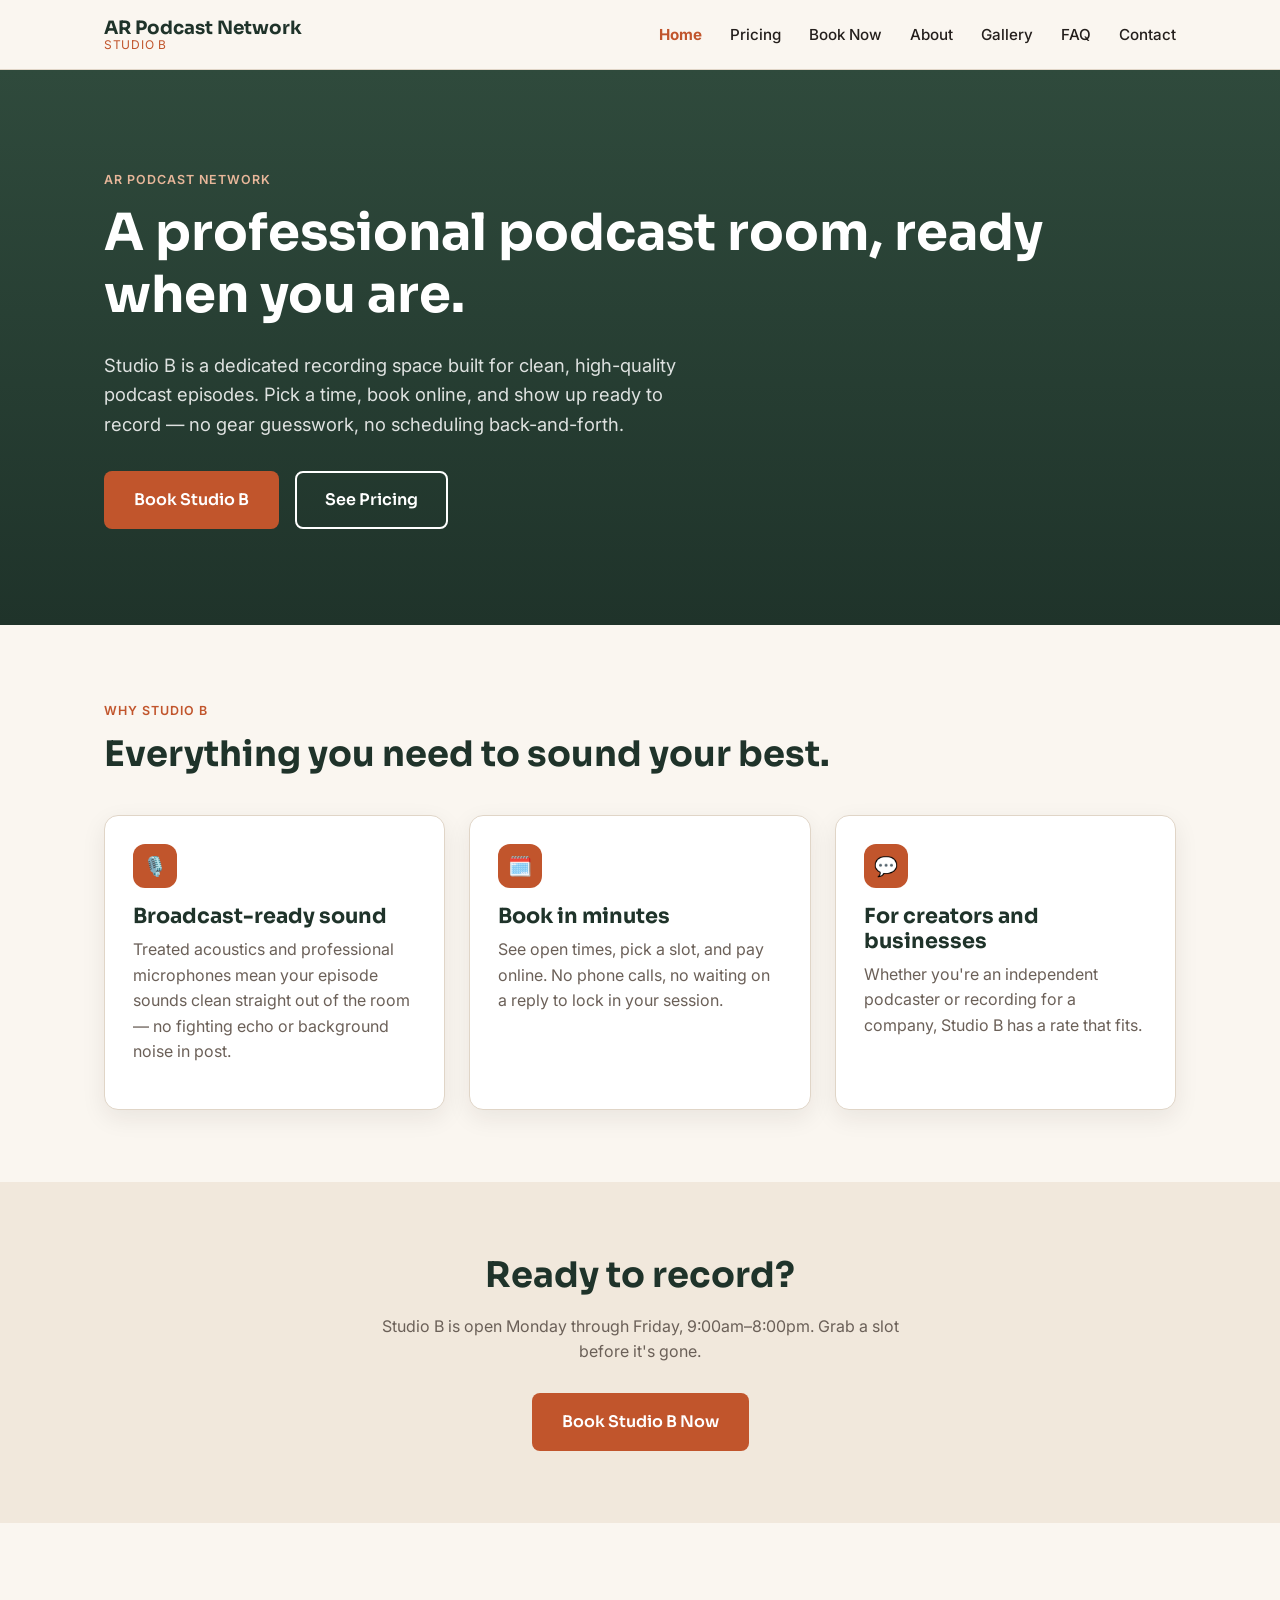
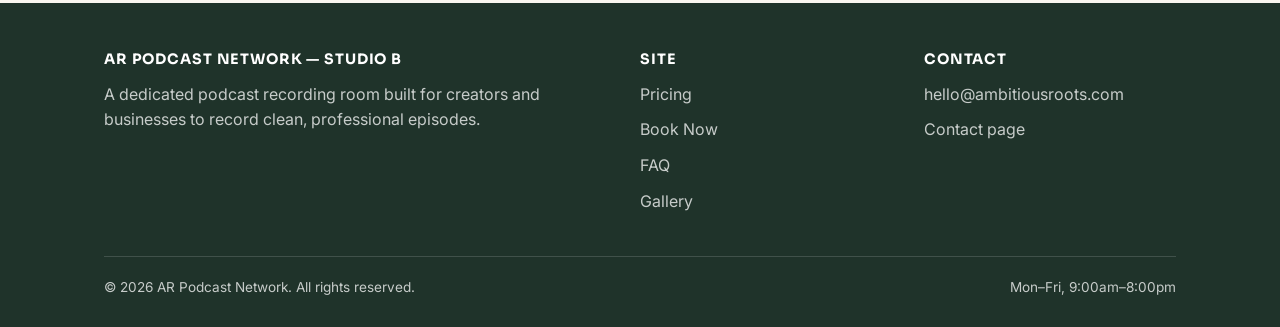
==== index.html @ 8d5fe4ac "Initial build of Studio B booking site Static HTML/CSS/JS marketing + booking site for AR Podcast Ne" ====
<!DOCTYPE html>
<html lang="en">
<head>
  <meta charset="UTF-8">
  <meta name="viewport" content="width=device-width, initial-scale=1.0">
  <title>Studio B — AR Podcast Network</title>
  <meta name="description" content="Book Studio B, a professional podcast recording room from AR Podcast Network. Simple hourly rates, easy online booking, secure payment.">
  <link rel="icon" href="data:image/svg+xml,%3Csvg xmlns='http://www.w3.org/2000/svg' viewBox='0 0 100 100'%3E%3Ctext y='.9em' font-size='90'%3E%F0%9F%8E%99%EF%B8%8F%3C/text%3E%3C/svg%3E">
  <link rel="preconnect" href="https://fonts.googleapis.com">
  <link rel="preconnect" href="https://fonts.gstatic.com" crossorigin>
  <link href="https://fonts.googleapis.com/css2?family=Sora:wght@600;700;800&family=Inter:wght@400;500;600;700&display=swap" rel="stylesheet">
  <link rel="stylesheet" href="css/styles.css">
</head>
<body data-page="home">

  <header class="site-header">
    <nav class="nav">
      <a href="index.html" class="brand">
        <span class="brand-name">AR Podcast Network</span>
        <span class="brand-room">Studio B</span>
      </a>
      <button class="nav-toggle" aria-label="Toggle navigation">
        <span></span><span></span><span></span>
      </button>
      <ul class="nav-links">
        <li><a href="index.html" data-page="home">Home</a></li>
        <li><a href="pricing.html" data-page="pricing">Pricing</a></li>
        <li><a href="book.html" data-page="book">Book Now</a></li>
        <li><a href="about.html" data-page="about">About</a></li>
        <li><a href="gallery.html" data-page="gallery">Gallery</a></li>
        <li><a href="faq.html" data-page="faq">FAQ</a></li>
        <li><a href="contact.html" data-page="contact">Contact</a></li>
      </ul>
    </nav>
  </header>

  <section class="hero">
    <div class="container">
      <span class="eyebrow" style="color:#E8B79A;">AR Podcast Network</span>
      <h1>A professional podcast room, ready when you are.</h1>
      <p class="hero-subtext">Studio B is a dedicated recording space built for clean, high-quality podcast episodes. Pick a time, book online, and show up ready to record — no gear guesswork, no scheduling back-and-forth.</p>
      <div class="hero-actions">
        <a href="book.html" class="btn btn-primary">Book Studio B</a>
        <a href="pricing.html" class="btn btn-outline on-dark">See Pricing</a>
      </div>
    </div>
  </section>

  <section class="section">
    <div class="container">
      <span class="eyebrow">Why Studio B</span>
      <h2>Everything you need to sound your best.</h2>
      <div class="card-grid">
        <div class="card">
          <div class="icon-badge">🎙️</div>
          <h3>Broadcast-ready sound</h3>
          <p class="text-muted">Treated acoustics and professional microphones mean your episode sounds clean straight out of the room — no fighting echo or background noise in post.</p>
        </div>
        <div class="card">
          <div class="icon-badge">🗓️</div>
          <h3>Book in minutes</h3>
          <p class="text-muted">See open times, pick a slot, and pay online. No phone calls, no waiting on a reply to lock in your session.</p>
        </div>
        <div class="card">
          <div class="icon-badge">💬</div>
          <h3>For creators and businesses</h3>
          <p class="text-muted">Whether you're an independent podcaster or recording for a company, Studio B has a rate that fits.</p>
        </div>
      </div>
    </div>
  </section>

  <section class="section section-alt">
    <div class="container text-center">
      <h2>Ready to record?</h2>
      <p class="text-muted" style="max-width:520px;margin:0 auto 28px;">Studio B is open Monday through Friday, 9:00am–8:00pm. Grab a slot before it's gone.</p>
      <a href="book.html" class="btn btn-primary">Book Studio B Now</a>
    </div>
  </section>

  <footer class="site-footer">
    <div class="container">
      <div class="footer-grid">
        <div>
          <h4>AR Podcast Network — Studio B</h4>
          <p style="color: rgba(255,255,255,0.75);">A dedicated podcast recording room built for creators and businesses to record clean, professional episodes.</p>
        </div>
        <div>
          <h4>Site</h4>
          <ul>
            <li><a href="pricing.html">Pricing</a></li>
            <li><a href="book.html">Book Now</a></li>
            <li><a href="faq.html">FAQ</a></li>
            <li><a href="gallery.html">Gallery</a></li>
          </ul>
        </div>
        <div>
          <h4>Contact</h4>
          <ul>
            <li><a href="mailto:hello@ambitiousroots.com">hello@ambitiousroots.com</a></li>
            <li><a href="contact.html">Contact page</a></li>
          </ul>
        </div>
      </div>
      <div class="footer-bottom">
        <span>&copy; <span id="year"></span> AR Podcast Network. All rights reserved.</span>
        <span>Mon–Fri, 9:00am–8:00pm</span>
      </div>
    </div>
  </footer>

  <script src="js/config.js"></script>
  <script src="js/main.js"></script>
</body>
</html>
---- css/styles.css ----
/* ==========================================================================
   AR Podcast Network — shared stylesheet
   Every page on the site links to this one file, so edits here (colors,
   fonts, spacing) update the whole site at once.
   ========================================================================== */

:root {
  /* Brand colors — change these to re-theme the entire site */
  --color-bg: #FAF6F0;
  --color-bg-alt: #F1E8DC;
  --color-surface: #FFFFFF;
  --color-text: #241F1C;
  --color-text-muted: #6B6058;
  --color-primary: #2F4A3C;
  --color-primary-dark: #1F332A;
  --color-accent: #C1552C;
  --color-accent-dark: #A5451F;
  --color-border: #E0D5C7;
  --color-success-bg: #E9F1EA;
  --color-success-text: #2F4A3C;

  --font-heading: 'Sora', 'Segoe UI', sans-serif;
  --font-body: 'Inter', 'Segoe UI', sans-serif;

  --radius-sm: 8px;
  --radius-md: 14px;
  --radius-lg: 22px;

  --max-width: 1120px;
  --shadow-card: 0 8px 24px rgba(36, 31, 28, 0.08);
}

* {
  box-sizing: border-box;
}

html {
  scroll-behavior: smooth;
}

body {
  margin: 0;
  background: var(--color-bg);
  color: var(--color-text);
  font-family: var(--font-body);
  font-size: 16px;
  line-height: 1.6;
  -webkit-font-smoothing: antialiased;
}

img {
  max-width: 100%;
  display: block;
}

a {
  color: var(--color-accent);
  text-decoration: none;
}

a:hover {
  text-decoration: underline;
}

h1, h2, h3, h4 {
  font-family: var(--font-heading);
  color: var(--color-primary-dark);
  line-height: 1.2;
  margin: 0 0 0.5em;
}

h1 { font-size: clamp(2rem, 4vw, 3.2rem); }
h2 { font-size: clamp(1.6rem, 3vw, 2.2rem); }
h3 { font-size: 1.3rem; }

p {
  margin: 0 0 1em;
}

.container {
  max-width: var(--max-width);
  margin: 0 auto;
  padding: 0 24px;
}

.section {
  padding: 72px 0;
}

.section-alt {
  background: var(--color-bg-alt);
}

.section-tight {
  padding: 40px 0;
}

.text-center { text-align: center; }
.text-muted { color: var(--color-text-muted); }

.eyebrow {
  display: inline-block;
  text-transform: uppercase;
  letter-spacing: 0.08em;
  font-size: 0.78rem;
  font-weight: 600;
  color: var(--color-accent);
  margin-bottom: 12px;
}

/* ---------- Buttons ---------- */

.btn {
  display: inline-block;
  font-family: var(--font-heading);
  font-weight: 600;
  font-size: 1rem;
  padding: 14px 28px;
  border-radius: var(--radius-sm);
  border: 2px solid transparent;
  cursor: pointer;
  transition: transform 0.15s ease, box-shadow 0.15s ease, background 0.15s ease;
  text-decoration: none;
}

.btn:hover {
  text-decoration: none;
  transform: translateY(-1px);
}

.btn-primary {
  background: var(--color-accent);
  color: #fff;
}

.btn-primary:hover {
  background: var(--color-accent-dark);
}

.btn-outline {
  background: transparent;
  border-color: var(--color-primary);
  color: var(--color-primary);
}

.btn-outline:hover {
  background: var(--color-primary);
  color: #fff;
}

.btn-outline.on-dark {
  border-color: #fff;
  color: #fff;
}

.btn-outline.on-dark:hover {
  background: #fff;
  color: var(--color-primary-dark);
}

.btn[disabled] {
  opacity: 0.5;
  cursor: not-allowed;
  transform: none !important;
}

.btn-block {
  display: block;
  width: 100%;
  text-align: center;
}

/* ---------- Header / Nav ---------- */

.site-header {
  position: sticky;
  top: 0;
  z-index: 50;
  background: rgba(250, 246, 240, 0.92);
  backdrop-filter: blur(8px);
  border-bottom: 1px solid var(--color-border);
}

.nav {
  display: flex;
  align-items: center;
  justify-content: space-between;
  padding: 18px 24px;
  max-width: var(--max-width);
  margin: 0 auto;
}

.brand {
  display: flex;
  flex-direction: column;
  line-height: 1.1;
  text-decoration: none;
}

.brand:hover { text-decoration: none; }

.brand-name {
  font-family: var(--font-heading);
  font-weight: 700;
  font-size: 1.15rem;
  color: var(--color-primary-dark);
}

.brand-room {
  font-size: 0.75rem;
  letter-spacing: 0.06em;
  text-transform: uppercase;
  color: var(--color-accent);
}

.nav-links {
  display: flex;
  align-items: center;
  gap: 28px;
  list-style: none;
  margin: 0;
  padding: 0;
}

.nav-links a {
  color: var(--color-text);
  font-weight: 500;
  font-size: 0.95rem;
}

.nav-links a:hover {
  color: var(--color-accent);
  text-decoration: none;
}

.nav-links a.active {
  color: var(--color-accent);
  font-weight: 700;
}

.nav-toggle {
  display: none;
  background: none;
  border: none;
  cursor: pointer;
  padding: 6px;
}

.nav-toggle span {
  display: block;
  width: 24px;
  height: 2px;
  background: var(--color-primary-dark);
  margin: 5px 0;
}

@media (max-width: 820px) {
  .nav-toggle { display: block; }

  .nav-links {
    position: absolute;
    top: 100%;
    left: 0;
    right: 0;
    background: var(--color-surface);
    flex-direction: column;
    align-items: flex-start;
    gap: 0;
    border-bottom: 1px solid var(--color-border);
    display: none;
  }

  .nav-links.open {
    display: flex;
  }

  .nav-links li {
    width: 100%;
  }

  .nav-links a {
    display: block;
    padding: 14px 24px;
    width: 100%;
    border-top: 1px solid var(--color-border);
  }
}

/* ---------- Hero ---------- */

.hero {
  background: linear-gradient(180deg, var(--color-primary) 0%, var(--color-primary-dark) 100%);
  color: #fff;
  padding: 96px 0;
}

.hero h1 {
  color: #fff;
}

.hero-subtext {
  font-size: 1.15rem;
  color: rgba(255,255,255,0.85);
  max-width: 620px;
  margin-bottom: 32px;
}

.hero-actions {
  display: flex;
  gap: 16px;
  flex-wrap: wrap;
}

.page-hero {
  background: var(--color-primary-dark);
  color: #fff;
  padding: 64px 0;
}

.page-hero h1 { color: #fff; }
.page-hero p { color: rgba(255,255,255,0.8); }

/* ---------- Cards / grids ---------- */

.card-grid {
  display: grid;
  grid-template-columns: repeat(auto-fit, minmax(260px, 1fr));
  gap: 24px;
  margin-top: 40px;
}

.card {
  background: var(--color-surface);
  border: 1px solid var(--color-border);
  border-radius: var(--radius-md);
  padding: 28px;
  box-shadow: var(--shadow-card);
}

.card h3 {
  margin-bottom: 8px;
}

.icon-badge {
  width: 44px;
  height: 44px;
  border-radius: 12px;
  background: var(--color-accent);
  color: #fff;
  display: flex;
  align-items: center;
  justify-content: center;
  font-size: 1.2rem;
  margin-bottom: 16px;
}

/* ---------- Pricing ---------- */

.price-grid {
  display: grid;
  grid-template-columns: repeat(auto-fit, minmax(280px, 1fr));
  gap: 24px;
  margin-top: 40px;
}

.price-card {
  background: var(--color-surface);
  border: 1px solid var(--color-border);
  border-radius: var(--radius-lg);
  padding: 36px 32px;
  box-shadow: var(--shadow-card);
}

.price-card.featured {
  border: 2px solid var(--color-accent);
  position: relative;
}

.price-tag {
  font-family: var(--font-heading);
  font-size: 2.6rem;
  font-weight: 700;
  color: var(--color-primary-dark);
  margin: 12px 0 4px;
}

.price-tag span {
  font-size: 1rem;
  font-weight: 500;
  color: var(--color-text-muted);
}

.price-card ul {
  padding-left: 20px;
  color: var(--color-text-muted);
}

.price-card li {
  margin-bottom: 8px;
}

/* ---------- Booking steps ---------- */

.steps {
  display: grid;
  gap: 28px;
  margin-top: 32px;
}

.step {
  background: var(--color-surface);
  border: 1px solid var(--color-border);
  border-radius: var(--radius-lg);
  padding: 32px;
  box-shadow: var(--shadow-card);
}

.step-number {
  display: inline-flex;
  align-items: center;
  justify-content: center;
  width: 32px;
  height: 32px;
  border-radius: 50%;
  background: var(--color-primary);
  color: #fff;
  font-family: var(--font-heading);
  font-weight: 700;
  font-size: 0.95rem;
  margin-right: 12px;
}

.step-title {
  display: flex;
  align-items: center;
  margin-bottom: 8px;
}

.step-title h3 {
  margin: 0;
}

.calendar-embed {
  width: 100%;
  min-height: 640px;
  border: 1px solid var(--color-border);
  border-radius: var(--radius-sm);
  margin-top: 20px;
}

.form-field {
  margin-bottom: 20px;
}

.form-field label {
  display: block;
  font-weight: 600;
  margin-bottom: 8px;
  font-size: 0.95rem;
}

.select {
  width: 100%;
  max-width: 420px;
  padding: 12px 14px;
  border-radius: var(--radius-sm);
  border: 1px solid var(--color-border);
  background: var(--color-surface);
  font-family: var(--font-body);
  font-size: 1rem;
  color: var(--color-text);
}

.rate-display {
  background: var(--color-bg-alt);
  border-radius: var(--radius-sm);
  padding: 16px 20px;
  margin-top: 16px;
  font-weight: 600;
}

.rate-display .rate-amount {
  color: var(--color-accent);
  font-family: var(--font-heading);
  font-size: 1.3rem;
}

.checkbox-field {
  display: flex;
  align-items: flex-start;
  gap: 10px;
  margin: 20px 0;
  font-size: 0.92rem;
  color: var(--color-text-muted);
}

.checkbox-field input {
  margin-top: 4px;
}

.pay-buttons {
  display: none;
  gap: 16px;
  flex-wrap: wrap;
  margin-top: 20px;
}

.pay-buttons.visible {
  display: flex;
}

.hint-box {
  background: var(--color-bg-alt);
  border-left: 4px solid var(--color-accent);
  border-radius: 0 var(--radius-sm) var(--radius-sm) 0;
  padding: 16px 20px;
  margin-top: 20px;
  font-size: 0.92rem;
  color: var(--color-text-muted);
}

.policy-box {
  background: var(--color-surface);
  border: 1px solid var(--color-border);
  border-radius: var(--radius-md);
  padding: 28px;
  margin-top: 24px;
}

/* ---------- FAQ ---------- */

.faq-item {
  background: var(--color-surface);
  border: 1px solid var(--color-border);
  border-radius: var(--radius-sm);
  padding: 4px 24px;
  margin-bottom: 14px;
}

.faq-item summary {
  cursor: pointer;
  font-weight: 600;
  font-family: var(--font-heading);
  padding: 18px 0;
  list-style: none;
  position: relative;
  padding-right: 30px;
}

.faq-item summary::-webkit-details-marker {
  display: none;
}

.faq-item summary::after {
  content: '+';
  position: absolute;
  right: 0;
  top: 16px;
  font-size: 1.4rem;
  color: var(--color-accent);
}

.faq-item[open] summary::after {
  content: '\2212';
}

.faq-item p {
  color: var(--color-text-muted);
  padding-bottom: 18px;
  margin: 0;
}

/* ---------- Gallery ---------- */

.gallery-placeholder {
  background: var(--color-bg-alt);
  border: 2px dashed var(--color-border);
  border-radius: var(--radius-lg);
  padding: 64px 32px;
  text-align: center;
  color: var(--color-text-muted);
}

/* ---------- Contact ---------- */

.contact-grid {
  display: grid;
  grid-template-columns: 1fr 1fr;
  gap: 40px;
}

@media (max-width: 760px) {
  .contact-grid { grid-template-columns: 1fr; }
  .contact-grid { grid-template-columns: 1fr; }
}

/* ---------- Footer ---------- */

.site-footer {
  background: var(--color-primary-dark);
  color: rgba(255,255,255,0.75);
  padding: 48px 0 28px;
  margin-top: 80px;
}

.footer-grid {
  display: grid;
  grid-template-columns: 2fr 1fr 1fr;
  gap: 32px;
  margin-bottom: 32px;
}

@media (max-width: 700px) {
  .footer-grid { grid-template-columns: 1fr; }
}

.footer-grid h4 {
  color: #fff;
  font-size: 0.9rem;
  text-transform: uppercase;
  letter-spacing: 0.06em;
  margin-bottom: 14px;
}

.footer-grid ul {
  list-style: none;
  padding: 0;
  margin: 0;
}

.footer-grid li {
  margin-bottom: 10px;
}

.footer-grid a {
  color: rgba(255,255,255,0.75);
}

.footer-bottom {
  border-top: 1px solid rgba(255,255,255,0.15);
  padding-top: 20px;
  font-size: 0.85rem;
  display: flex;
  justify-content: space-between;
  flex-wrap: wrap;
  gap: 8px;
}

/* ---------- Utility ---------- */

.badge {
  display: inline-block;
  background: var(--color-success-bg);
  color: var(--color-success-text);
  font-size: 0.8rem;
  font-weight: 600;
  padding: 4px 12px;
  border-radius: 20px;
}
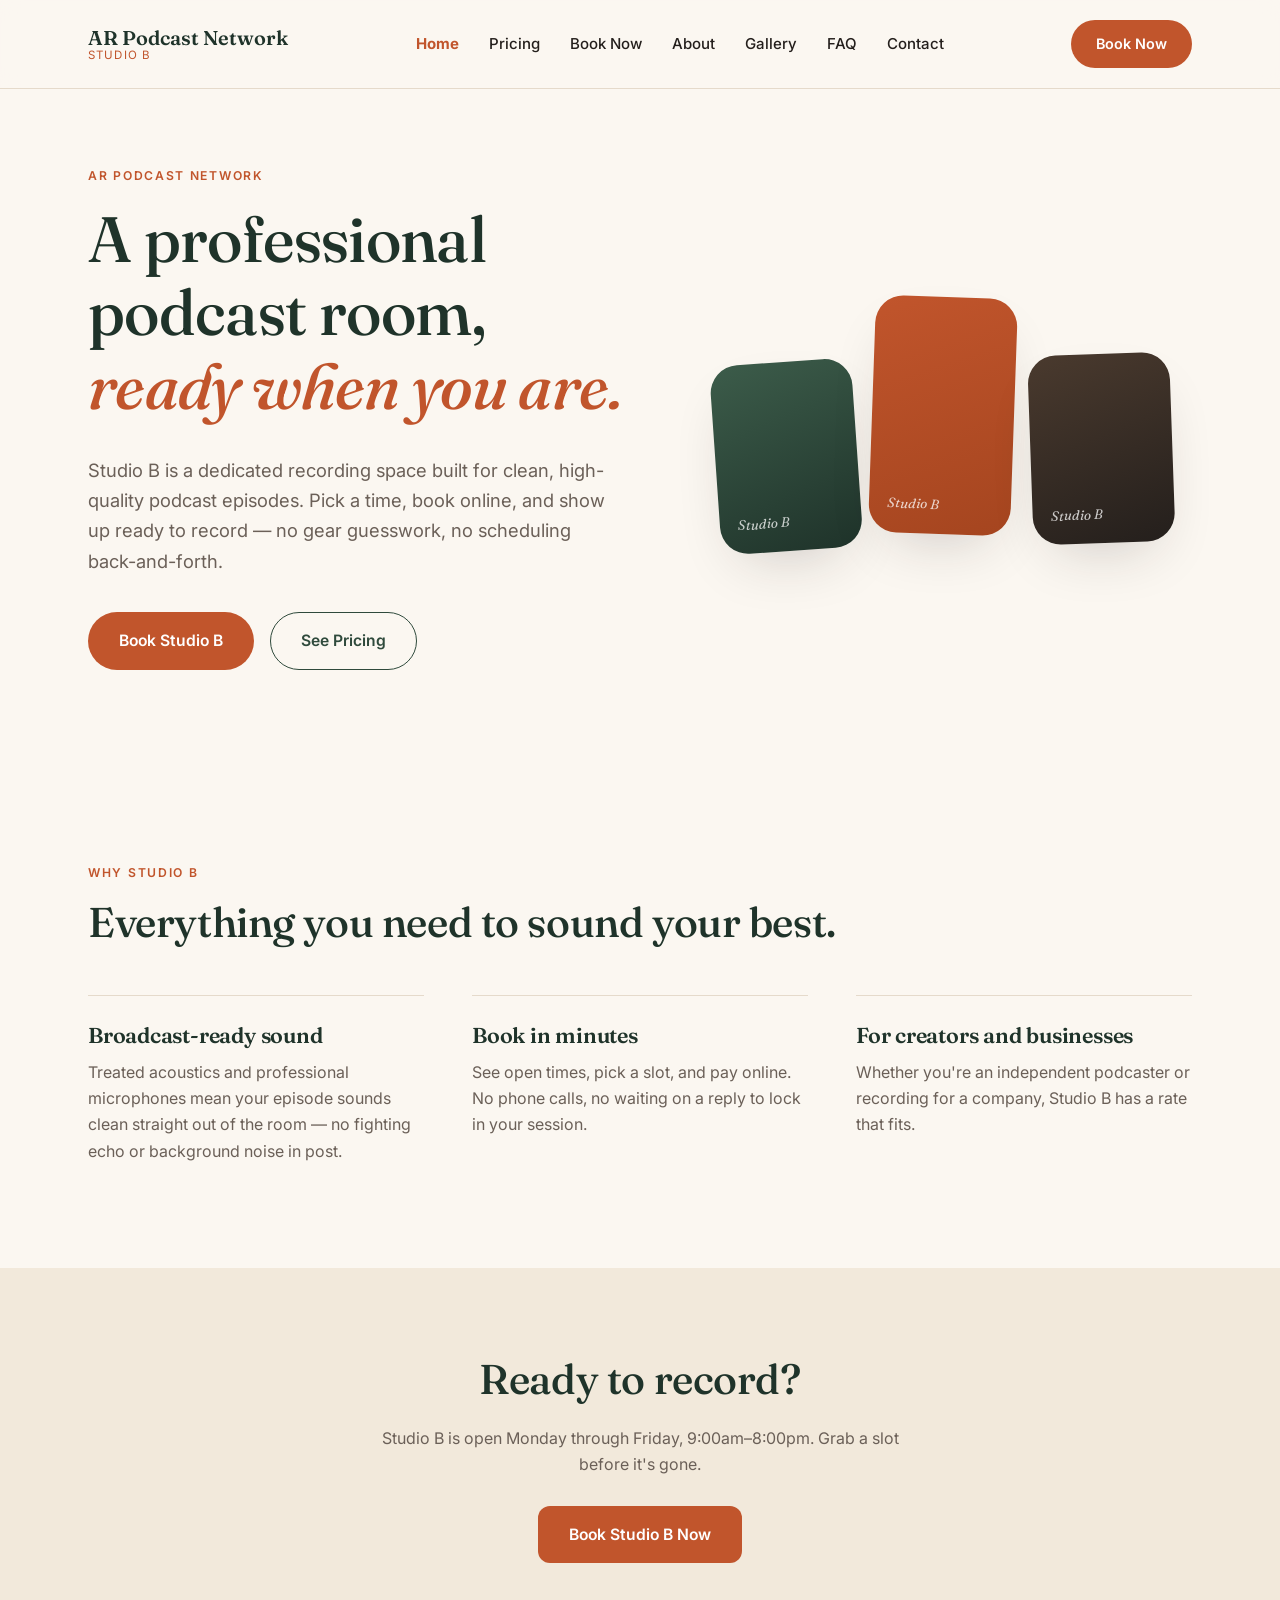
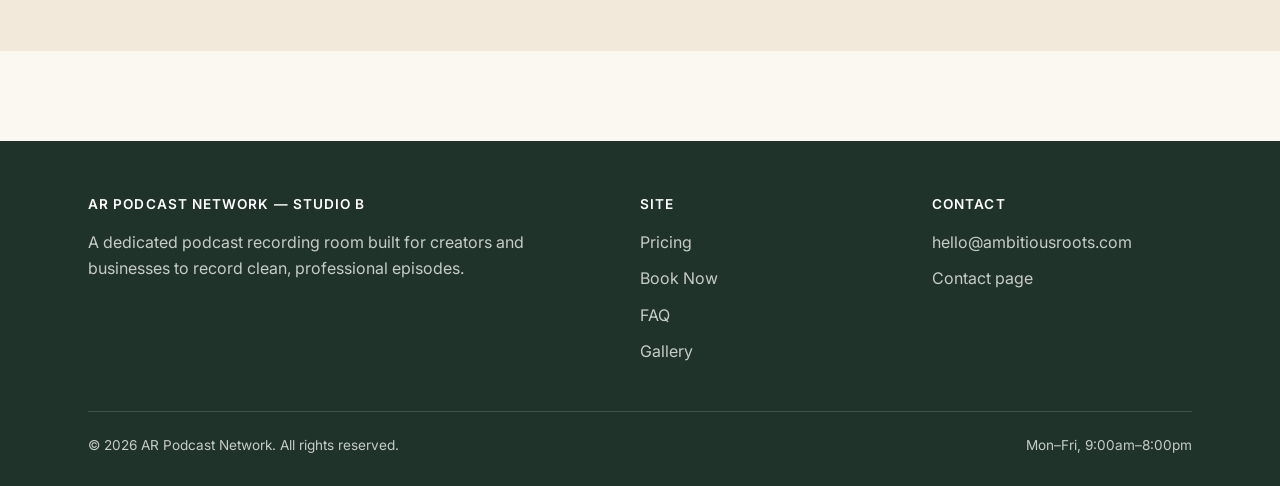
==== commit 7547e491: "Redesign site with a premium, editorial visual direction Swap in a serif/sans font pairing (Fraunces" ====
--- a/index.html
+++ b/index.html
@@ -8,7 +8,7 @@
   <link rel="icon" href="data:image/svg+xml,%3Csvg xmlns='http://www.w3.org/2000/svg' viewBox='0 0 100 100'%3E%3Ctext y='.9em' font-size='90'%3E%F0%9F%8E%99%EF%B8%8F%3C/text%3E%3C/svg%3E">
   <link rel="preconnect" href="https://fonts.googleapis.com">
   <link rel="preconnect" href="https://fonts.gstatic.com" crossorigin>
-  <link href="https://fonts.googleapis.com/css2?family=Sora:wght@600;700;800&family=Inter:wght@400;500;600;700&display=swap" rel="stylesheet">
+  <link href="https://fonts.googleapis.com/css2?family=Fraunces:ital,opsz,wght@0,9..144,300..700;1,9..144,300..700&family=Inter:wght@400;500;600;700&display=swap" rel="stylesheet">
   <link rel="stylesheet" href="css/styles.css">
 </head>
 <body data-page="home">
@@ -31,17 +31,35 @@
         <li><a href="faq.html" data-page="faq">FAQ</a></li>
         <li><a href="contact.html" data-page="contact">Contact</a></li>
       </ul>
+      <a href="book.html" class="btn btn-primary btn-pill nav-cta">Book Now</a>
     </nav>
   </header>
 
   <section class="hero">
     <div class="container">
-      <span class="eyebrow" style="color:#E8B79A;">AR Podcast Network</span>
-      <h1>A professional podcast room, ready when you are.</h1>
-      <p class="hero-subtext">Studio B is a dedicated recording space built for clean, high-quality podcast episodes. Pick a time, book online, and show up ready to record — no gear guesswork, no scheduling back-and-forth.</p>
-      <div class="hero-actions">
-        <a href="book.html" class="btn btn-primary">Book Studio B</a>
-        <a href="pricing.html" class="btn btn-outline on-dark">See Pricing</a>
+      <div class="hero-grid">
+        <div class="hero-copy reveal">
+          <span class="eyebrow">AR Podcast Network</span>
+          <h1>A professional podcast room, <em>ready when you are.</em></h1>
+          <p class="hero-subtext">Studio B is a dedicated recording space built for clean, high-quality podcast episodes. Pick a time, book online, and show up ready to record — no gear guesswork, no scheduling back-and-forth.</p>
+          <div class="hero-actions">
+            <a href="book.html" class="btn btn-primary btn-pill">Book Studio B</a>
+            <a href="pricing.html" class="btn btn-outline btn-pill">See Pricing</a>
+          </div>
+        </div>
+
+        <!--
+          HERO PHOTO COLLAGE — three placeholder color blocks standing in for
+          real Studio B photography. Once you have photos, replace each
+          .collage-item div's content with an <img src="assets/..." alt="...">
+          (keep the "collage-item" class so the rounded corners, shadow, and
+          tilt effect stay applied), and delete the .collage-label span.
+        -->
+        <div class="hero-collage reveal">
+          <div class="collage-item"><span class="collage-label">Studio B</span></div>
+          <div class="collage-item"><span class="collage-label">Studio B</span></div>
+          <div class="collage-item"><span class="collage-label">Studio B</span></div>
+        </div>
       </div>
     </div>
   </section>
@@ -49,20 +67,17 @@
   <section class="section">
     <div class="container">
       <span class="eyebrow">Why Studio B</span>
-      <h2>Everything you need to sound your best.</h2>
-      <div class="card-grid">
-        <div class="card">
-          <div class="icon-badge">🎙️</div>
+      <h2 class="reveal">Everything you need to sound your best.</h2>
+      <div class="feature-row">
+        <div class="feature-item reveal">
           <h3>Broadcast-ready sound</h3>
           <p class="text-muted">Treated acoustics and professional microphones mean your episode sounds clean straight out of the room — no fighting echo or background noise in post.</p>
         </div>
-        <div class="card">
-          <div class="icon-badge">🗓️</div>
+        <div class="feature-item reveal">
           <h3>Book in minutes</h3>
           <p class="text-muted">See open times, pick a slot, and pay online. No phone calls, no waiting on a reply to lock in your session.</p>
         </div>
-        <div class="card">
-          <div class="icon-badge">💬</div>
+        <div class="feature-item reveal">
           <h3>For creators and businesses</h3>
           <p class="text-muted">Whether you're an independent podcaster or recording for a company, Studio B has a rate that fits.</p>
         </div>
@@ -71,7 +86,7 @@
   </section>
 
   <section class="section section-alt">
-    <div class="container text-center">
+    <div class="container text-center reveal">
       <h2>Ready to record?</h2>
       <p class="text-muted" style="max-width:520px;margin:0 auto 28px;">Studio B is open Monday through Friday, 9:00am–8:00pm. Grab a slot before it's gone.</p>
       <a href="book.html" class="btn btn-primary">Book Studio B Now</a>
--- a/css/styles.css
+++ b/css/styles.css
@@ -6,8 +6,8 @@
 
 :root {
   /* Brand colors — change these to re-theme the entire site */
-  --color-bg: #FAF6F0;
-  --color-bg-alt: #F1E8DC;
+  --color-bg: #FBF7F1;
+  --color-bg-alt: #F2E9DB;
   --color-surface: #FFFFFF;
   --color-text: #241F1C;
   --color-text-muted: #6B6058;
@@ -15,19 +15,22 @@
   --color-primary-dark: #1F332A;
   --color-accent: #C1552C;
   --color-accent-dark: #A5451F;
-  --color-border: #E0D5C7;
+  --color-accent-soft: #F3DFCB;
+  --color-border: #E5DACB;
   --color-success-bg: #E9F1EA;
   --color-success-text: #2F4A3C;
 
-  --font-heading: 'Sora', 'Segoe UI', sans-serif;
+  --font-heading: 'Fraunces', 'Georgia', serif;
   --font-body: 'Inter', 'Segoe UI', sans-serif;
 
-  --radius-sm: 8px;
-  --radius-md: 14px;
-  --radius-lg: 22px;
-
-  --max-width: 1120px;
-  --shadow-card: 0 8px 24px rgba(36, 31, 28, 0.08);
+  --radius-sm: 12px;
+  --radius-md: 20px;
+  --radius-lg: 28px;
+  --radius-xl: 36px;
+
+  --max-width: 1160px;
+  --shadow-soft: 0 12px 30px -14px rgba(36, 31, 28, 0.18);
+  --shadow-card: 0 24px 60px -24px rgba(36, 31, 28, 0.24);
 }
 
 * {
@@ -36,6 +39,10 @@
 
 html {
   scroll-behavior: smooth;
+}
+
+@media (prefers-reduced-motion: reduce) {
+  html { scroll-behavior: auto; }
 }
 
 body {
@@ -44,7 +51,7 @@
   color: var(--color-text);
   font-family: var(--font-body);
   font-size: 16px;
-  line-height: 1.6;
+  line-height: 1.65;
   -webkit-font-smoothing: antialiased;
 }
 
@@ -64,14 +71,16 @@
 
 h1, h2, h3, h4 {
   font-family: var(--font-heading);
+  font-weight: 600;
   color: var(--color-primary-dark);
-  line-height: 1.2;
+  line-height: 1.15;
+  letter-spacing: -0.01em;
   margin: 0 0 0.5em;
 }
 
-h1 { font-size: clamp(2rem, 4vw, 3.2rem); }
-h2 { font-size: clamp(1.6rem, 3vw, 2.2rem); }
-h3 { font-size: 1.3rem; }
+h1 { font-size: clamp(2.4rem, 5vw, 4rem); font-weight: 500; }
+h2 { font-size: clamp(1.8rem, 3.4vw, 2.6rem); font-weight: 500; }
+h3 { font-size: 1.35rem; font-weight: 600; }
 
 p {
   margin: 0 0 1em;
@@ -80,11 +89,11 @@
 .container {
   max-width: var(--max-width);
   margin: 0 auto;
-  padding: 0 24px;
+  padding: 0 28px;
 }
 
 .section {
-  padding: 72px 0;
+  padding: 88px 0;
 }
 
 .section-alt {
@@ -92,7 +101,7 @@
 }
 
 .section-tight {
-  padding: 40px 0;
+  padding: 48px 0;
 }
 
 .text-center { text-align: center; }
@@ -101,31 +110,49 @@
 .eyebrow {
   display: inline-block;
   text-transform: uppercase;
-  letter-spacing: 0.08em;
-  font-size: 0.78rem;
+  letter-spacing: 0.14em;
+  font-size: 0.76rem;
   font-weight: 600;
   color: var(--color-accent);
-  margin-bottom: 12px;
+  margin-bottom: 16px;
+}
+
+/* Scroll-reveal — elements fade/lift in as they enter the viewport.
+   Falls back to fully visible if JS doesn't run or motion is reduced. */
+.reveal {
+  opacity: 0;
+  transform: translateY(18px);
+  transition: opacity 0.7s ease, transform 0.7s ease;
+}
+
+.reveal.is-visible {
+  opacity: 1;
+  transform: none;
+}
+
+@media (prefers-reduced-motion: reduce) {
+  .reveal { opacity: 1; transform: none; transition: none; }
 }
 
 /* ---------- Buttons ---------- */
 
 .btn {
   display: inline-block;
-  font-family: var(--font-heading);
-  font-weight: 600;
-  font-size: 1rem;
-  padding: 14px 28px;
+  font-family: var(--font-body);
+  font-weight: 600;
+  font-size: 0.98rem;
+  padding: 15px 30px;
   border-radius: var(--radius-sm);
-  border: 2px solid transparent;
+  border: 1.5px solid transparent;
   cursor: pointer;
-  transition: transform 0.15s ease, box-shadow 0.15s ease, background 0.15s ease;
+  transition: transform 0.18s ease, box-shadow 0.18s ease, background 0.18s ease, color 0.18s ease;
   text-decoration: none;
 }
 
 .btn:hover {
   text-decoration: none;
-  transform: translateY(-1px);
+  transform: translateY(-2px);
+  box-shadow: var(--shadow-soft);
 }
 
 .btn-primary {
@@ -149,19 +176,24 @@
 }
 
 .btn-outline.on-dark {
-  border-color: #fff;
-  color: #fff;
+  border-color: rgba(255,255,255,0.6);
+  color: var(--color-primary-dark);
+  background: #fff;
 }
 
 .btn-outline.on-dark:hover {
-  background: #fff;
-  color: var(--color-primary-dark);
+  background: var(--color-bg-alt);
+}
+
+.btn-pill {
+  border-radius: 999px;
 }
 
 .btn[disabled] {
   opacity: 0.5;
   cursor: not-allowed;
   transform: none !important;
+  box-shadow: none !important;
 }
 
 .btn-block {
@@ -176,8 +208,8 @@
   position: sticky;
   top: 0;
   z-index: 50;
-  background: rgba(250, 246, 240, 0.92);
-  backdrop-filter: blur(8px);
+  background: rgba(251, 247, 241, 0.9);
+  backdrop-filter: blur(10px);
   border-bottom: 1px solid var(--color-border);
 }
 
@@ -185,9 +217,10 @@
   display: flex;
   align-items: center;
   justify-content: space-between;
-  padding: 18px 24px;
+  padding: 20px 28px;
   max-width: var(--max-width);
   margin: 0 auto;
+  gap: 20px;
 }
 
 .brand {
@@ -201,14 +234,14 @@
 
 .brand-name {
   font-family: var(--font-heading);
-  font-weight: 700;
-  font-size: 1.15rem;
+  font-weight: 600;
+  font-size: 1.25rem;
   color: var(--color-primary-dark);
 }
 
 .brand-room {
-  font-size: 0.75rem;
-  letter-spacing: 0.06em;
+  font-size: 0.72rem;
+  letter-spacing: 0.1em;
   text-transform: uppercase;
   color: var(--color-accent);
 }
@@ -216,16 +249,16 @@
 .nav-links {
   display: flex;
   align-items: center;
-  gap: 28px;
+  gap: 30px;
   list-style: none;
-  margin: 0;
+  margin: 0 auto 0 auto;
   padding: 0;
 }
 
 .nav-links a {
   color: var(--color-text);
   font-weight: 500;
-  font-size: 0.95rem;
+  font-size: 0.94rem;
 }
 
 .nav-links a:hover {
@@ -236,6 +269,12 @@
 .nav-links a.active {
   color: var(--color-accent);
   font-weight: 700;
+}
+
+.nav-cta {
+  flex-shrink: 0;
+  padding: 11px 24px;
+  font-size: 0.9rem;
 }
 
 .nav-toggle {
@@ -254,8 +293,9 @@
   margin: 5px 0;
 }
 
-@media (max-width: 820px) {
+@media (max-width: 860px) {
   .nav-toggle { display: block; }
+  .nav-cta { display: none; }
 
   .nav-links {
     position: absolute;
@@ -289,20 +329,36 @@
 /* ---------- Hero ---------- */
 
 .hero {
-  background: linear-gradient(180deg, var(--color-primary) 0%, var(--color-primary-dark) 100%);
-  color: #fff;
-  padding: 96px 0;
+  background: var(--color-bg);
+  padding: 72px 0 100px;
+  overflow: hidden;
+}
+
+.hero-grid {
+  display: grid;
+  grid-template-columns: 1.05fr 0.95fr;
+  gap: 56px;
+  align-items: center;
+}
+
+@media (max-width: 900px) {
+  .hero-grid { grid-template-columns: 1fr; }
 }
 
 .hero h1 {
-  color: #fff;
+  color: var(--color-primary-dark);
+}
+
+.hero h1 em {
+  font-style: italic;
+  color: var(--color-accent);
 }
 
 .hero-subtext {
   font-size: 1.15rem;
-  color: rgba(255,255,255,0.85);
-  max-width: 620px;
-  margin-bottom: 32px;
+  color: var(--color-text-muted);
+  max-width: 520px;
+  margin-bottom: 36px;
 }
 
 .hero-actions {
@@ -311,14 +367,85 @@
   flex-wrap: wrap;
 }
 
+/* Fanned placeholder photo collage — swap each .collage-item's background
+   for a real Studio B photo when you have them (see comment in index.html) */
+.hero-collage {
+  position: relative;
+  display: grid;
+  grid-template-columns: repeat(3, 1fr);
+  gap: 16px;
+  padding: 20px;
+}
+
+.collage-item {
+  position: relative;
+  aspect-ratio: 3 / 4;
+  border-radius: var(--radius-lg);
+  box-shadow: var(--shadow-card);
+  display: flex;
+  align-items: flex-end;
+  padding: 18px;
+  transition: transform 0.3s ease;
+}
+
+.collage-label {
+  font-family: var(--font-heading);
+  font-style: italic;
+  font-size: 0.85rem;
+  color: rgba(255,255,255,0.75);
+}
+
+.collage-item:hover {
+  transform: translateY(-6px);
+}
+
+.collage-item:nth-child(1) {
+  background: linear-gradient(160deg, #3C5C4A, #1F332A);
+  transform: rotate(-4deg) translateY(18px);
+  align-self: end;
+}
+
+.collage-item:nth-child(2) {
+  background: linear-gradient(160deg, var(--color-accent), var(--color-accent-dark));
+  transform: rotate(2deg);
+  aspect-ratio: 3 / 5;
+}
+
+.collage-item:nth-child(3) {
+  background: linear-gradient(160deg, #4A3A2E, #241F1C);
+  transform: rotate(-2deg) translateY(10px);
+  align-self: end;
+}
+
+.collage-item:nth-child(1):hover { transform: rotate(-4deg) translateY(10px); }
+.collage-item:nth-child(3):hover { transform: rotate(-2deg) translateY(2px); }
+
 .page-hero {
-  background: var(--color-primary-dark);
-  color: #fff;
-  padding: 64px 0;
-}
-
-.page-hero h1 { color: #fff; }
-.page-hero p { color: rgba(255,255,255,0.8); }
+  background: var(--color-bg);
+  padding: 84px 0 56px;
+  border-bottom: 1px solid var(--color-border);
+}
+
+.page-hero .eyebrow { color: var(--color-accent); }
+.page-hero p { color: var(--color-text-muted); font-size: 1.08rem; max-width: 560px; }
+
+/* ---------- Feature row (minimal, editorial) ---------- */
+
+.feature-row {
+  display: grid;
+  grid-template-columns: repeat(auto-fit, minmax(240px, 1fr));
+  gap: 48px;
+  margin-top: 48px;
+}
+
+.feature-item {
+  padding-top: 28px;
+  border-top: 1px solid var(--color-border);
+}
+
+.feature-item h3 {
+  margin-bottom: 10px;
+}
 
 /* ---------- Cards / grids ---------- */
 
@@ -333,7 +460,13 @@
   background: var(--color-surface);
   border: 1px solid var(--color-border);
   border-radius: var(--radius-md);
-  padding: 28px;
+  padding: 32px;
+  box-shadow: var(--shadow-soft);
+  transition: transform 0.25s ease, box-shadow 0.25s ease;
+}
+
+.card:hover {
+  transform: translateY(-4px);
   box-shadow: var(--shadow-card);
 }
 
@@ -342,49 +475,57 @@
 }
 
 .icon-badge {
-  width: 44px;
-  height: 44px;
-  border-radius: 12px;
-  background: var(--color-accent);
-  color: #fff;
+  width: 46px;
+  height: 46px;
+  border-radius: 14px;
+  background: var(--color-accent-soft);
+  color: var(--color-accent-dark);
   display: flex;
   align-items: center;
   justify-content: center;
-  font-size: 1.2rem;
-  margin-bottom: 16px;
+  font-size: 1.25rem;
+  margin-bottom: 18px;
 }
 
 /* ---------- Pricing ---------- */
 
 .price-grid {
   display: grid;
-  grid-template-columns: repeat(auto-fit, minmax(280px, 1fr));
-  gap: 24px;
-  margin-top: 40px;
+  grid-template-columns: repeat(auto-fit, minmax(300px, 1fr));
+  gap: 28px;
+  margin-top: 48px;
 }
 
 .price-card {
   background: var(--color-surface);
   border: 1px solid var(--color-border);
   border-radius: var(--radius-lg);
-  padding: 36px 32px;
+  padding: 44px 38px;
+  box-shadow: var(--shadow-soft);
+  transition: transform 0.25s ease, box-shadow 0.25s ease;
+}
+
+.price-card:hover {
+  transform: translateY(-4px);
   box-shadow: var(--shadow-card);
 }
 
 .price-card.featured {
-  border: 2px solid var(--color-accent);
+  border: 1.5px solid var(--color-accent);
+  background: linear-gradient(180deg, #FFFDFB 0%, var(--color-accent-soft) 260%);
   position: relative;
 }
 
 .price-tag {
   font-family: var(--font-heading);
-  font-size: 2.6rem;
-  font-weight: 700;
+  font-size: 3rem;
+  font-weight: 500;
   color: var(--color-primary-dark);
-  margin: 12px 0 4px;
+  margin: 16px 0 4px;
 }
 
 .price-tag span {
+  font-family: var(--font-body);
   font-size: 1rem;
   font-weight: 500;
   color: var(--color-text-muted);
@@ -404,36 +545,36 @@
 .steps {
   display: grid;
   gap: 28px;
-  margin-top: 32px;
+  margin-top: 40px;
 }
 
 .step {
   background: var(--color-surface);
   border: 1px solid var(--color-border);
   border-radius: var(--radius-lg);
-  padding: 32px;
-  box-shadow: var(--shadow-card);
+  padding: 36px;
+  box-shadow: var(--shadow-soft);
 }
 
 .step-number {
   display: inline-flex;
   align-items: center;
   justify-content: center;
-  width: 32px;
-  height: 32px;
+  width: 34px;
+  height: 34px;
   border-radius: 50%;
   background: var(--color-primary);
   color: #fff;
   font-family: var(--font-heading);
-  font-weight: 700;
+  font-weight: 600;
   font-size: 0.95rem;
-  margin-right: 12px;
+  margin-right: 14px;
 }
 
 .step-title {
   display: flex;
   align-items: center;
-  margin-bottom: 8px;
+  margin-bottom: 10px;
 }
 
 .step-title h3 {
@@ -462,7 +603,7 @@
 .select {
   width: 100%;
   max-width: 420px;
-  padding: 12px 14px;
+  padding: 13px 16px;
   border-radius: var(--radius-sm);
   border: 1px solid var(--color-border);
   background: var(--color-surface);
@@ -474,22 +615,22 @@
 .rate-display {
   background: var(--color-bg-alt);
   border-radius: var(--radius-sm);
-  padding: 16px 20px;
-  margin-top: 16px;
+  padding: 18px 22px;
+  margin-top: 18px;
   font-weight: 600;
 }
 
 .rate-display .rate-amount {
   color: var(--color-accent);
   font-family: var(--font-heading);
-  font-size: 1.3rem;
+  font-size: 1.35rem;
 }
 
 .checkbox-field {
   display: flex;
   align-items: flex-start;
   gap: 10px;
-  margin: 20px 0;
+  margin: 22px 0;
   font-size: 0.92rem;
   color: var(--color-text-muted);
 }
@@ -511,7 +652,7 @@
 
 .hint-box {
   background: var(--color-bg-alt);
-  border-left: 4px solid var(--color-accent);
+  border-left: 3px solid var(--color-accent);
   border-radius: 0 var(--radius-sm) var(--radius-sm) 0;
   padding: 16px 20px;
   margin-top: 20px;
@@ -523,7 +664,7 @@
   background: var(--color-surface);
   border: 1px solid var(--color-border);
   border-radius: var(--radius-md);
-  padding: 28px;
+  padding: 32px;
   margin-top: 24px;
 }
 
@@ -532,16 +673,21 @@
 .faq-item {
   background: var(--color-surface);
   border: 1px solid var(--color-border);
-  border-radius: var(--radius-sm);
-  padding: 4px 24px;
+  border-radius: var(--radius-md);
+  padding: 4px 26px;
   margin-bottom: 14px;
+  transition: box-shadow 0.2s ease;
+}
+
+.faq-item[open] {
+  box-shadow: var(--shadow-soft);
 }
 
 .faq-item summary {
   cursor: pointer;
   font-weight: 600;
   font-family: var(--font-heading);
-  padding: 18px 0;
+  padding: 20px 0;
   list-style: none;
   position: relative;
   padding-right: 30px;
@@ -555,7 +701,7 @@
   content: '+';
   position: absolute;
   right: 0;
-  top: 16px;
+  top: 17px;
   font-size: 1.4rem;
   color: var(--color-accent);
 }
@@ -566,7 +712,7 @@
 
 .faq-item p {
   color: var(--color-text-muted);
-  padding-bottom: 18px;
+  padding-bottom: 20px;
   margin: 0;
 }
 
@@ -576,7 +722,7 @@
   background: var(--color-bg-alt);
   border: 2px dashed var(--color-border);
   border-radius: var(--radius-lg);
-  padding: 64px 32px;
+  padding: 72px 32px;
   text-align: center;
   color: var(--color-text-muted);
 }
@@ -591,7 +737,6 @@
 
 @media (max-width: 760px) {
   .contact-grid { grid-template-columns: 1fr; }
-  .contact-grid { grid-template-columns: 1fr; }
 }
 
 /* ---------- Footer ---------- */
@@ -599,15 +744,15 @@
 .site-footer {
   background: var(--color-primary-dark);
   color: rgba(255,255,255,0.75);
-  padding: 48px 0 28px;
-  margin-top: 80px;
+  padding: 56px 0 30px;
+  margin-top: 90px;
 }
 
 .footer-grid {
   display: grid;
   grid-template-columns: 2fr 1fr 1fr;
   gap: 32px;
-  margin-bottom: 32px;
+  margin-bottom: 36px;
 }
 
 @media (max-width: 700px) {
@@ -616,10 +761,12 @@
 
 .footer-grid h4 {
   color: #fff;
-  font-size: 0.9rem;
+  font-family: var(--font-body);
+  font-size: 0.85rem;
+  font-weight: 600;
   text-transform: uppercase;
-  letter-spacing: 0.06em;
-  margin-bottom: 14px;
+  letter-spacing: 0.08em;
+  margin-bottom: 16px;
 }
 
 .footer-grid ul {
@@ -638,7 +785,7 @@
 
 .footer-bottom {
   border-top: 1px solid rgba(255,255,255,0.15);
-  padding-top: 20px;
+  padding-top: 22px;
   font-size: 0.85rem;
   display: flex;
   justify-content: space-between;
@@ -654,6 +801,6 @@
   color: var(--color-success-text);
   font-size: 0.8rem;
   font-weight: 600;
-  padding: 4px 12px;
+  padding: 5px 14px;
   border-radius: 20px;
 }
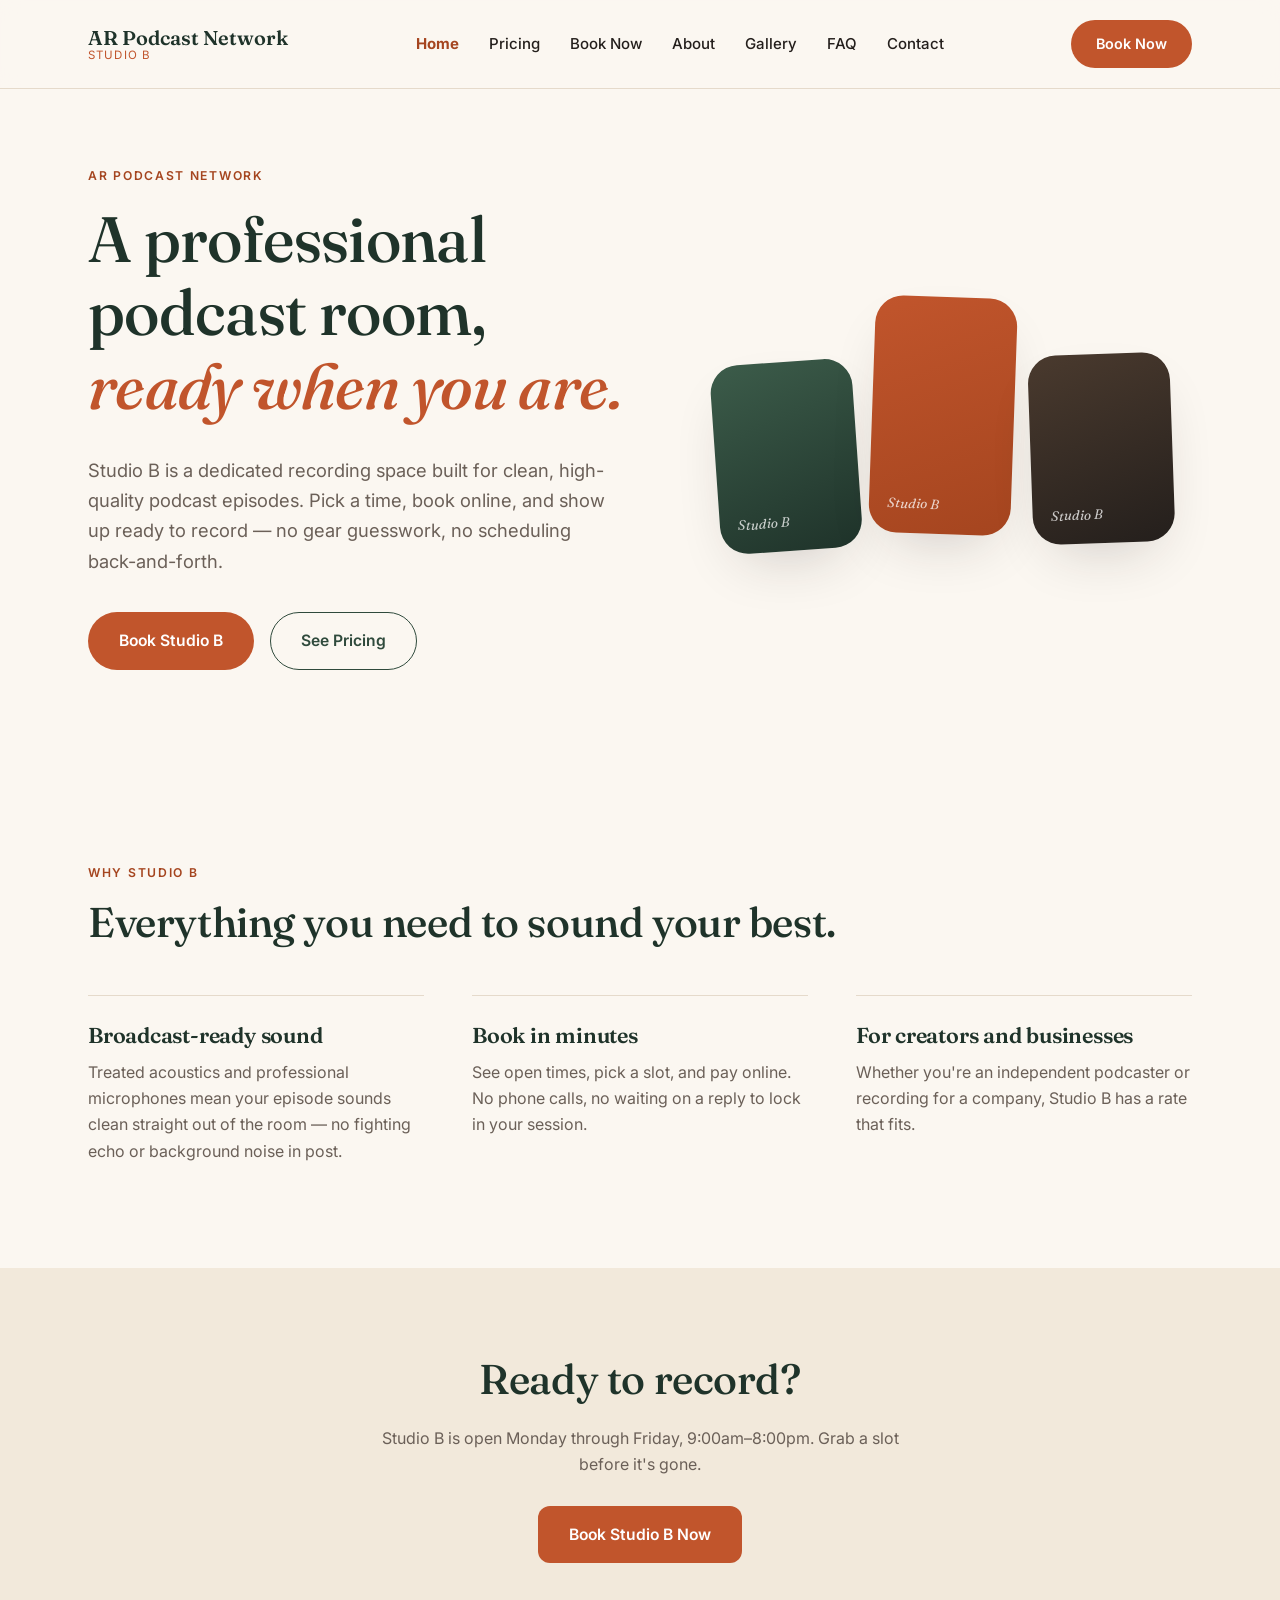
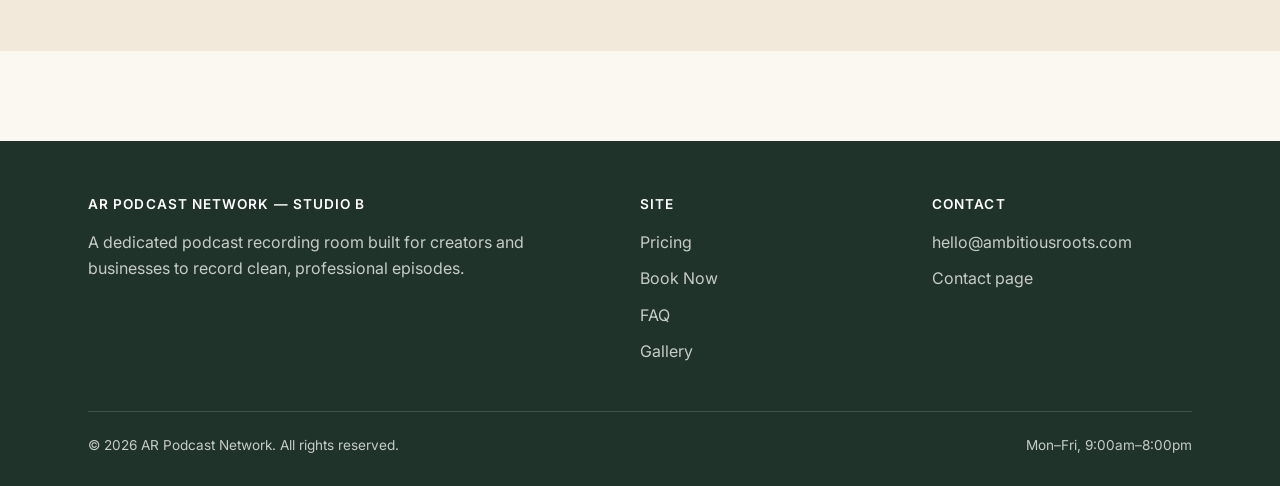
==== commit d5f4e9ca: "Fix mobile overflow risk and text-contrast failure found in audit price-grid's 300px column minimum " ====
--- a/index.html
+++ b/index.html
@@ -19,10 +19,10 @@
         <span class="brand-name">AR Podcast Network</span>
         <span class="brand-room">Studio B</span>
       </a>
-      <button class="nav-toggle" aria-label="Toggle navigation">
+      <button class="nav-toggle" aria-label="Toggle navigation" aria-expanded="false" aria-controls="primary-nav">
         <span></span><span></span><span></span>
       </button>
-      <ul class="nav-links">
+      <ul class="nav-links" id="primary-nav">
         <li><a href="index.html" data-page="home">Home</a></li>
         <li><a href="pricing.html" data-page="pricing">Pricing</a></li>
         <li><a href="book.html" data-page="book">Book Now</a></li>
--- a/css/styles.css
+++ b/css/styles.css
@@ -16,6 +16,11 @@
   --color-accent: #C1552C;
   --color-accent-dark: #A5451F;
   --color-accent-soft: #F3DFCB;
+  /* Use for accent-colored TEXT (links, nav, eyebrows): #C1552C measures
+     ~4.27:1 on this background, just under WCAG AA's 4.5:1 for normal
+     text. This darker value measures ~5.7:1 and passes. Buttons/large
+     display text can keep --color-accent. */
+  --color-accent-text: #A5451F;
   --color-border: #E5DACB;
   --color-success-bg: #E9F1EA;
   --color-success-text: #2F4A3C;
@@ -61,7 +66,7 @@
 }
 
 a {
-  color: var(--color-accent);
+  color: var(--color-accent-text);
   text-decoration: none;
 }
 
@@ -113,7 +118,7 @@
   letter-spacing: 0.14em;
   font-size: 0.76rem;
   font-weight: 600;
-  color: var(--color-accent);
+  color: var(--color-accent-text);
   margin-bottom: 16px;
 }
 
@@ -267,7 +272,7 @@
 }
 
 .nav-links a.active {
-  color: var(--color-accent);
+  color: var(--color-accent-text);
   font-weight: 700;
 }
 
@@ -491,7 +496,7 @@
 
 .price-grid {
   display: grid;
-  grid-template-columns: repeat(auto-fit, minmax(300px, 1fr));
+  grid-template-columns: repeat(auto-fit, minmax(260px, 1fr));
   gap: 28px;
   margin-top: 48px;
 }
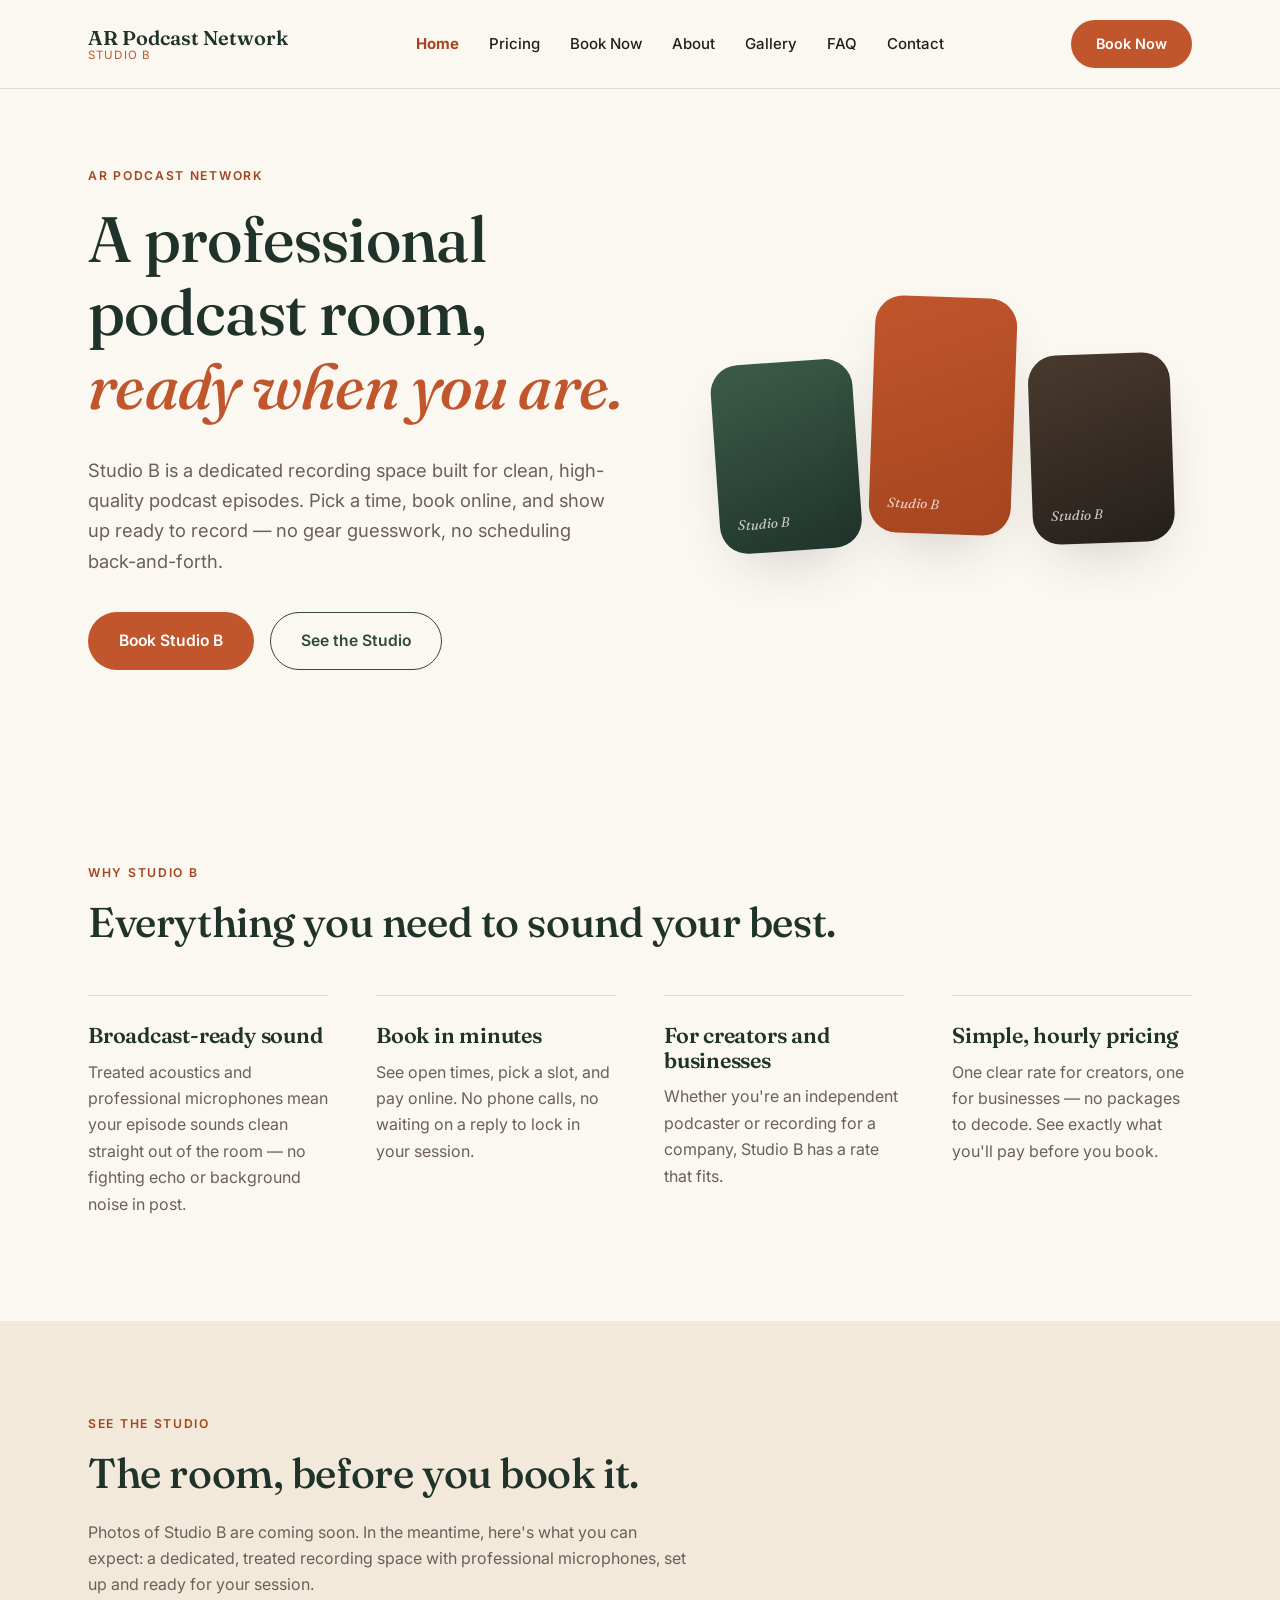
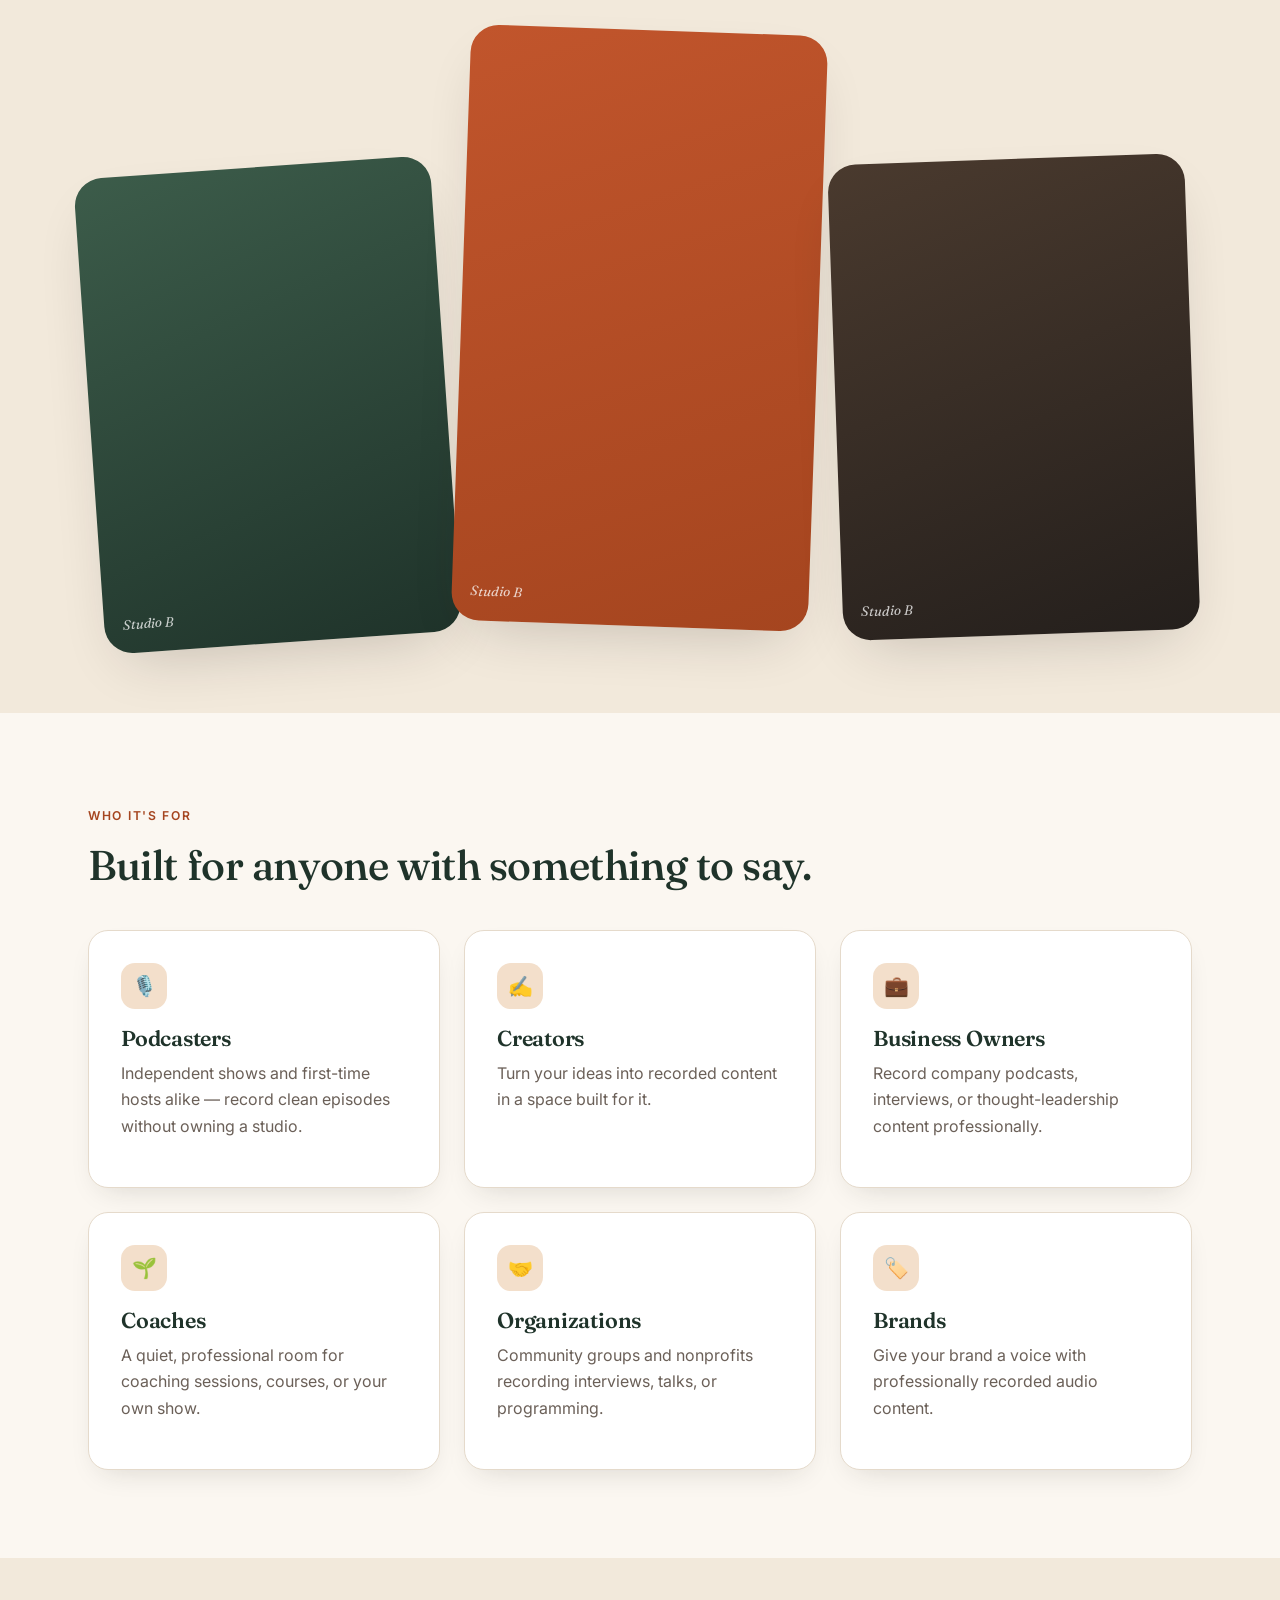
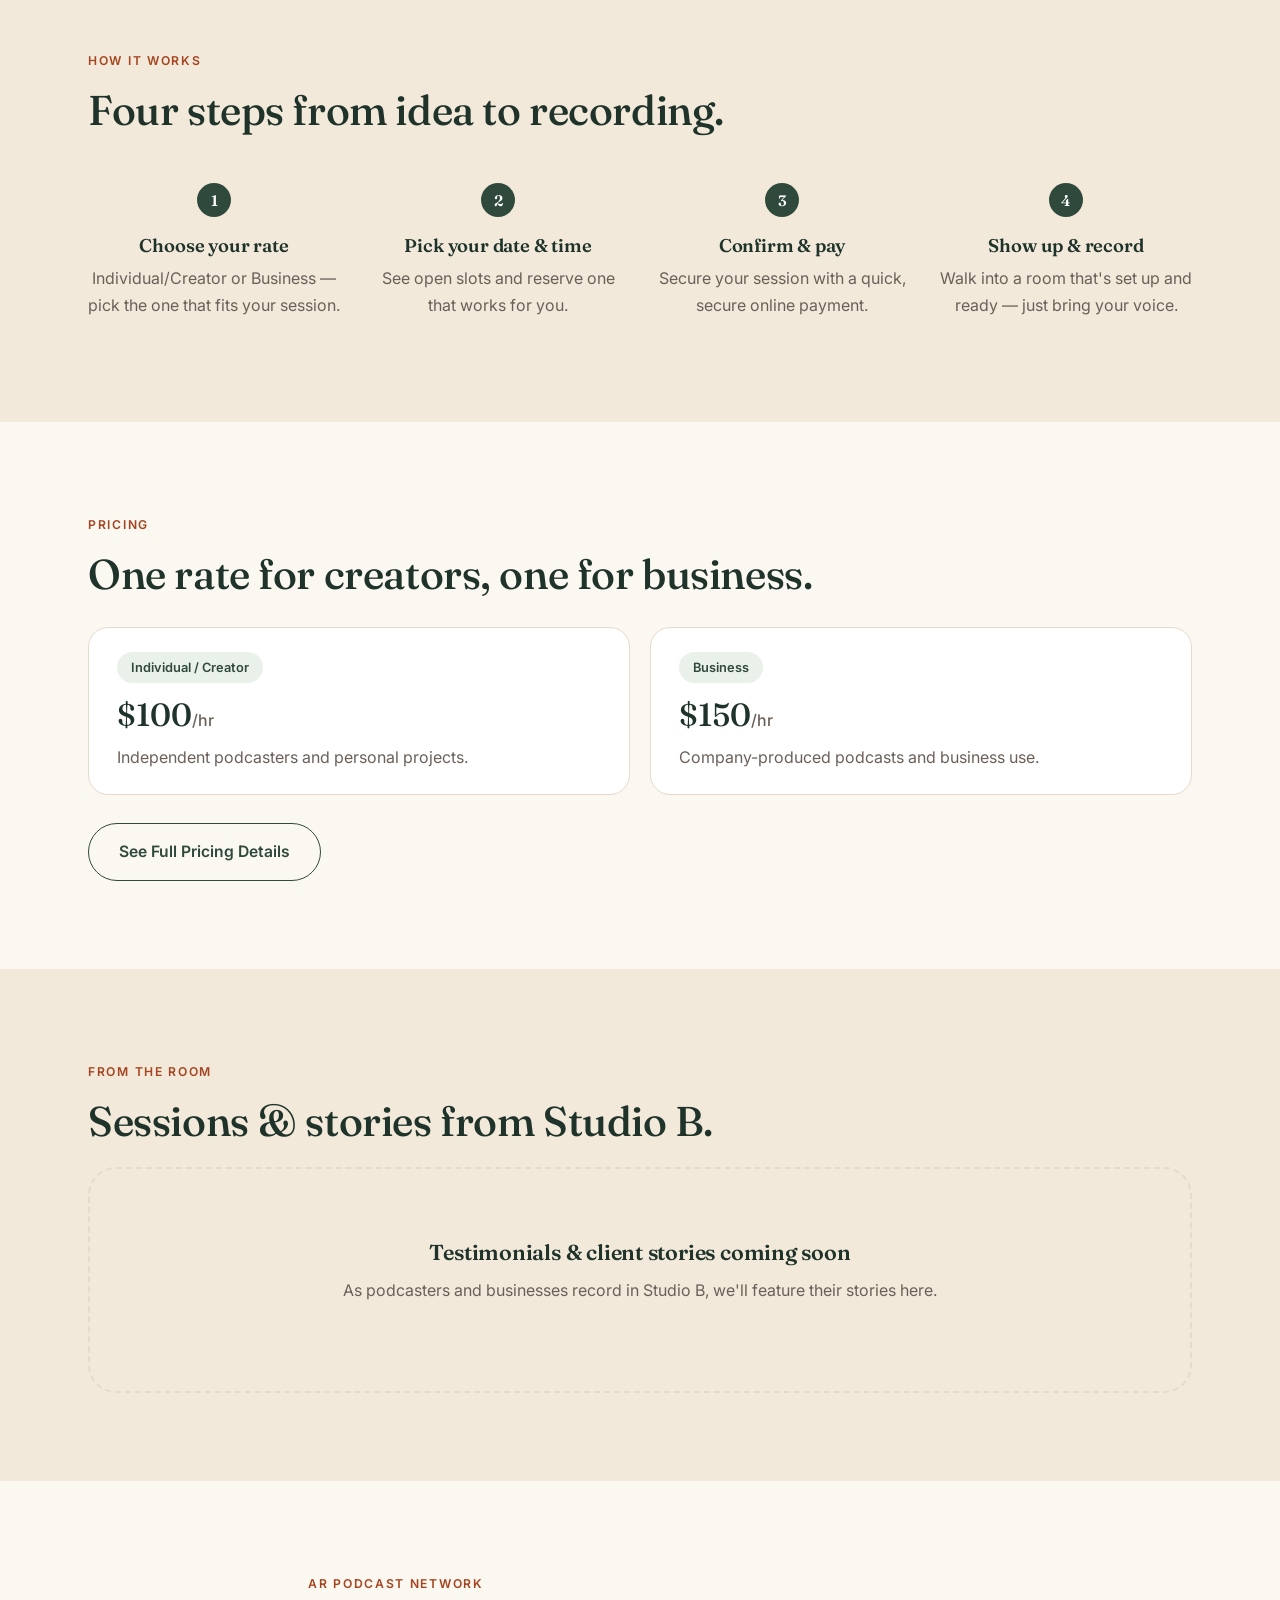
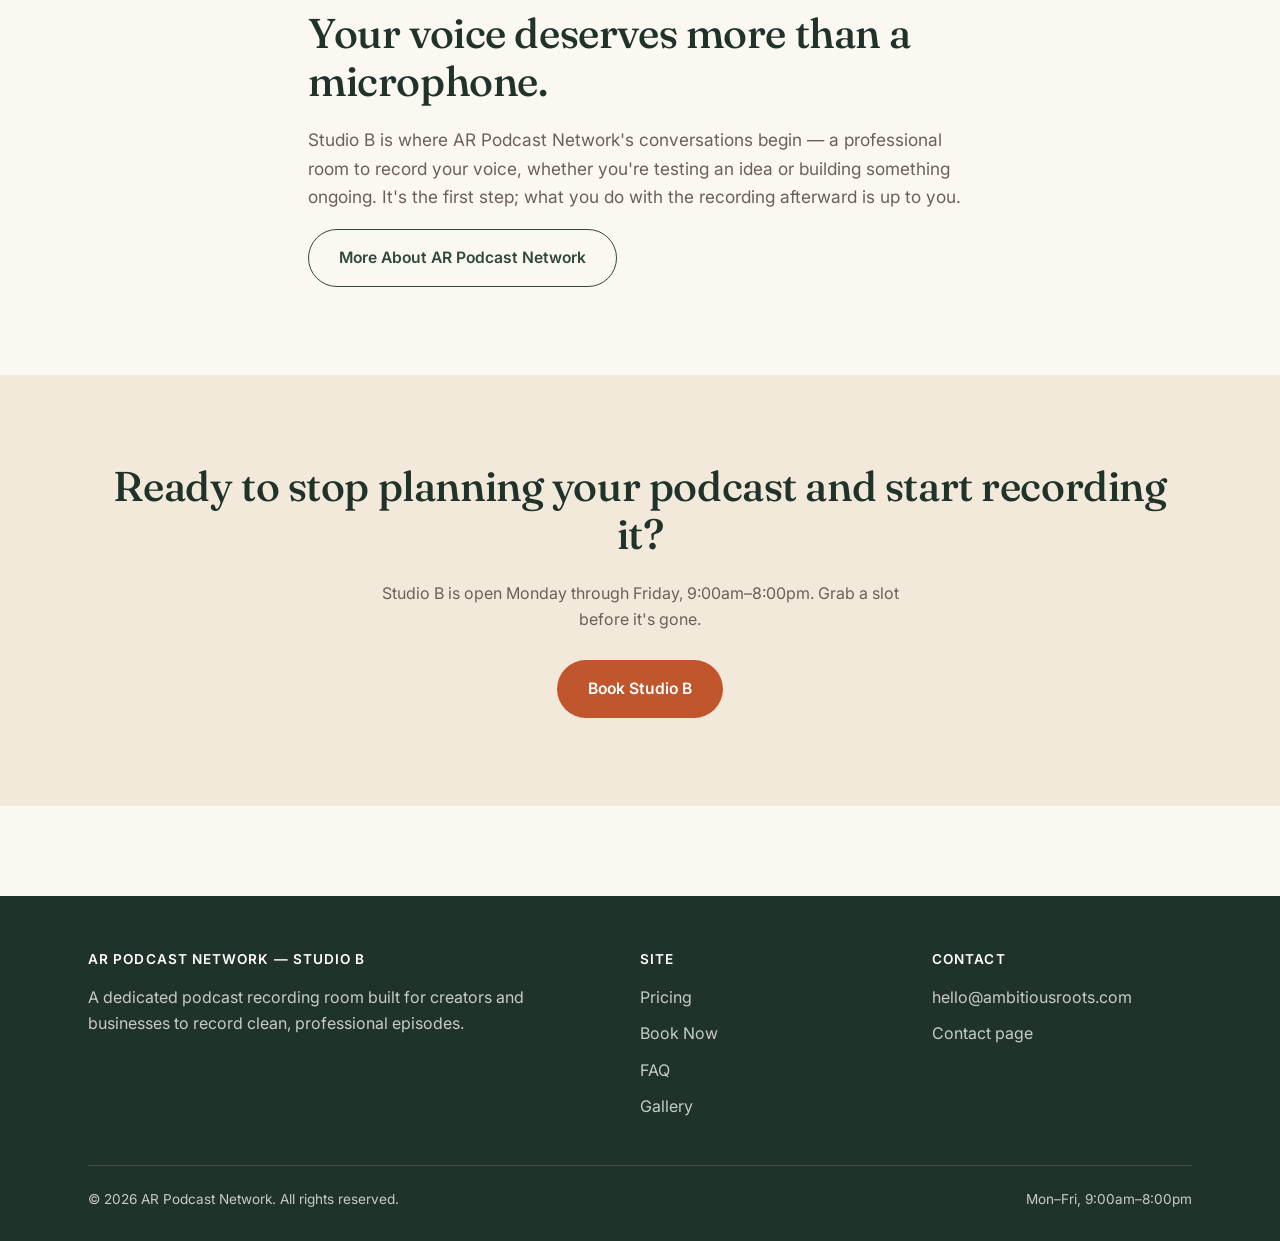
==== commit 33c0b55f: "Phase 3: expand homepage into a full conversion journey Add See the Studio, Who It's For (6 audience" ====
--- a/index.html
+++ b/index.html
@@ -44,7 +44,7 @@
           <p class="hero-subtext">Studio B is a dedicated recording space built for clean, high-quality podcast episodes. Pick a time, book online, and show up ready to record — no gear guesswork, no scheduling back-and-forth.</p>
           <div class="hero-actions">
             <a href="book.html" class="btn btn-primary btn-pill">Book Studio B</a>
-            <a href="pricing.html" class="btn btn-outline btn-pill">See Pricing</a>
+            <a href="#see-the-studio" class="btn btn-outline btn-pill">See the Studio</a>
           </div>
         </div>
 
@@ -81,15 +81,153 @@
           <h3>For creators and businesses</h3>
           <p class="text-muted">Whether you're an independent podcaster or recording for a company, Studio B has a rate that fits.</p>
         </div>
-      </div>
+        <div class="feature-item reveal">
+          <h3>Simple, hourly pricing</h3>
+          <p class="text-muted">One clear rate for creators, one for businesses — no packages to decode. See exactly what you'll pay before you book.</p>
+        </div>
+      </div>
+    </div>
+  </section>
+
+  <!--
+    SEE THE STUDIO — currently placeholder color blocks, same treatment as
+    the hero collage. Once you have real Studio B photography, replace each
+    .collage-item div's content with an <img src="assets/..." alt="descriptive
+    text"> (keep the "collage-item" class for the rounded corners/shadow),
+    and delete the .collage-label spans.
+  -->
+  <section class="section section-alt" id="see-the-studio">
+    <div class="container">
+      <span class="eyebrow">See the Studio</span>
+      <h2 class="reveal">The room, before you book it.</h2>
+      <p class="text-muted reveal" style="max-width:600px;">Photos of Studio B are coming soon. In the meantime, here's what you can expect: a dedicated, treated recording space with professional microphones, set up and ready for your session.</p>
+      <div class="hero-collage reveal" style="margin-top:32px;padding:0;">
+        <div class="collage-item"><span class="collage-label">Studio B</span></div>
+        <div class="collage-item"><span class="collage-label">Studio B</span></div>
+        <div class="collage-item"><span class="collage-label">Studio B</span></div>
+      </div>
+    </div>
+  </section>
+
+  <section class="section">
+    <div class="container">
+      <span class="eyebrow">Who It's For</span>
+      <h2 class="reveal">Built for anyone with something to say.</h2>
+      <div class="card-grid reveal">
+        <div class="card">
+          <div class="icon-badge">🎙️</div>
+          <h3>Podcasters</h3>
+          <p class="text-muted">Independent shows and first-time hosts alike — record clean episodes without owning a studio.</p>
+        </div>
+        <div class="card">
+          <div class="icon-badge">✍️</div>
+          <h3>Creators</h3>
+          <p class="text-muted">Turn your ideas into recorded content in a space built for it.</p>
+        </div>
+        <div class="card">
+          <div class="icon-badge">💼</div>
+          <h3>Business Owners</h3>
+          <p class="text-muted">Record company podcasts, interviews, or thought-leadership content professionally.</p>
+        </div>
+        <div class="card">
+          <div class="icon-badge">🌱</div>
+          <h3>Coaches</h3>
+          <p class="text-muted">A quiet, professional room for coaching sessions, courses, or your own show.</p>
+        </div>
+        <div class="card">
+          <div class="icon-badge">🤝</div>
+          <h3>Organizations</h3>
+          <p class="text-muted">Community groups and nonprofits recording interviews, talks, or programming.</p>
+        </div>
+        <div class="card">
+          <div class="icon-badge">🏷️</div>
+          <h3>Brands</h3>
+          <p class="text-muted">Give your brand a voice with professionally recorded audio content.</p>
+        </div>
+      </div>
+    </div>
+  </section>
+
+  <section class="section section-alt">
+    <div class="container">
+      <span class="eyebrow">How It Works</span>
+      <h2 class="reveal">Four steps from idea to recording.</h2>
+      <div class="process-grid reveal">
+        <div class="process-item">
+          <span class="step-number">1</span>
+          <h3>Choose your rate</h3>
+          <p class="text-muted">Individual/Creator or Business — pick the one that fits your session.</p>
+        </div>
+        <div class="process-item">
+          <span class="step-number">2</span>
+          <h3>Pick your date &amp; time</h3>
+          <p class="text-muted">See open slots and reserve one that works for you.</p>
+        </div>
+        <div class="process-item">
+          <span class="step-number">3</span>
+          <h3>Confirm &amp; pay</h3>
+          <p class="text-muted">Secure your session with a quick, secure online payment.</p>
+        </div>
+        <div class="process-item">
+          <span class="step-number">4</span>
+          <h3>Show up &amp; record</h3>
+          <p class="text-muted">Walk into a room that's set up and ready — just bring your voice.</p>
+        </div>
+      </div>
+    </div>
+  </section>
+
+  <section class="section">
+    <div class="container">
+      <span class="eyebrow">Pricing</span>
+      <h2 class="reveal">One rate for creators, one for business.</h2>
+      <div class="mini-pricing-row reveal">
+        <div class="mini-pricing-item">
+          <span class="badge">Individual / Creator</span>
+          <div class="price-tag">$100<span>/hr</span></div>
+          <p class="text-muted" style="margin:0;">Independent podcasters and personal projects.</p>
+        </div>
+        <div class="mini-pricing-item">
+          <span class="badge">Business</span>
+          <div class="price-tag">$150<span>/hr</span></div>
+          <p class="text-muted" style="margin:0;">Company-produced podcasts and business use.</p>
+        </div>
+      </div>
+      <a href="pricing.html" class="btn btn-outline btn-pill">See Full Pricing Details</a>
+    </div>
+  </section>
+
+  <section class="section section-alt">
+    <div class="container">
+      <span class="eyebrow">From the Room</span>
+      <h2 class="reveal">Sessions &amp; stories from Studio B.</h2>
+      <!--
+        SOCIAL PROOF — do not fill this with invented testimonials, client
+        names, or logos. Replace this placeholder with real quotes, podcast
+        covers, or client logos once you have them to share, following the
+        same card-grid pattern used elsewhere on this page.
+      -->
+      <div class="placeholder-box reveal">
+        <h3>Testimonials &amp; client stories coming soon</h3>
+        <p>As podcasters and businesses record in Studio B, we'll feature their stories here.</p>
+      </div>
+    </div>
+  </section>
+
+  <section class="section">
+    <div class="container reveal" style="max-width:720px;">
+      <span class="eyebrow">AR Podcast Network</span>
+      <h2>Your voice deserves more than a microphone.</h2>
+      <p class="text-muted" style="font-size:1.08rem;">Studio B is where AR Podcast Network's conversations begin — a professional room to record your voice, whether you're testing an idea or building something ongoing. It's the first step; what you do with the recording afterward is up to you.</p>
+      <a href="about.html" class="btn btn-outline btn-pill">More About AR Podcast Network</a>
     </div>
   </section>
 
   <section class="section section-alt">
     <div class="container text-center reveal">
-      <h2>Ready to record?</h2>
+      <h2>Ready to stop planning your podcast and start recording it?</h2>
       <p class="text-muted" style="max-width:520px;margin:0 auto 28px;">Studio B is open Monday through Friday, 9:00am–8:00pm. Grab a slot before it's gone.</p>
-      <a href="book.html" class="btn btn-primary">Book Studio B Now</a>
+      <a href="book.html" class="btn btn-primary btn-pill">Book Studio B</a>
     </div>
   </section>
 
--- a/css/styles.css
+++ b/css/styles.css
@@ -631,6 +631,12 @@
   font-size: 1.35rem;
 }
 
+#time-preview {
+  font-family: var(--font-heading);
+  font-size: 1.1rem;
+  color: var(--color-primary-dark);
+}
+
 .checkbox-field {
   display: flex;
   align-items: flex-start;
@@ -721,9 +727,10 @@
   margin: 0;
 }
 
-/* ---------- Gallery ---------- */
-
-.gallery-placeholder {
+/* ---------- Placeholder box (Gallery, testimonials, anywhere real
+   content is pending) ---------- */
+
+.placeholder-box {
   background: var(--color-bg-alt);
   border: 2px dashed var(--color-border);
   border-radius: var(--radius-lg);
@@ -732,6 +739,51 @@
   color: var(--color-text-muted);
 }
 
+/* ---------- Numbered process steps (How It Works) ---------- */
+
+.process-grid {
+  display: grid;
+  grid-template-columns: repeat(auto-fit, minmax(220px, 1fr));
+  gap: 32px;
+  margin-top: 48px;
+  counter-reset: process;
+}
+
+.process-item {
+  text-align: center;
+}
+
+.process-item .step-number {
+  margin: 0 auto 18px;
+}
+
+.process-item h3 {
+  font-size: 1.15rem;
+}
+
+/* ---------- Mini pricing teaser ---------- */
+
+.mini-pricing-row {
+  display: flex;
+  gap: 20px;
+  flex-wrap: wrap;
+  margin: 28px 0;
+}
+
+.mini-pricing-item {
+  flex: 1;
+  min-width: 200px;
+  background: var(--color-surface);
+  border: 1px solid var(--color-border);
+  border-radius: var(--radius-md);
+  padding: 24px 28px;
+}
+
+.mini-pricing-item .price-tag {
+  font-size: 2rem;
+  margin: 6px 0 2px;
+}
+
 /* ---------- Contact ---------- */
 
 .contact-grid {
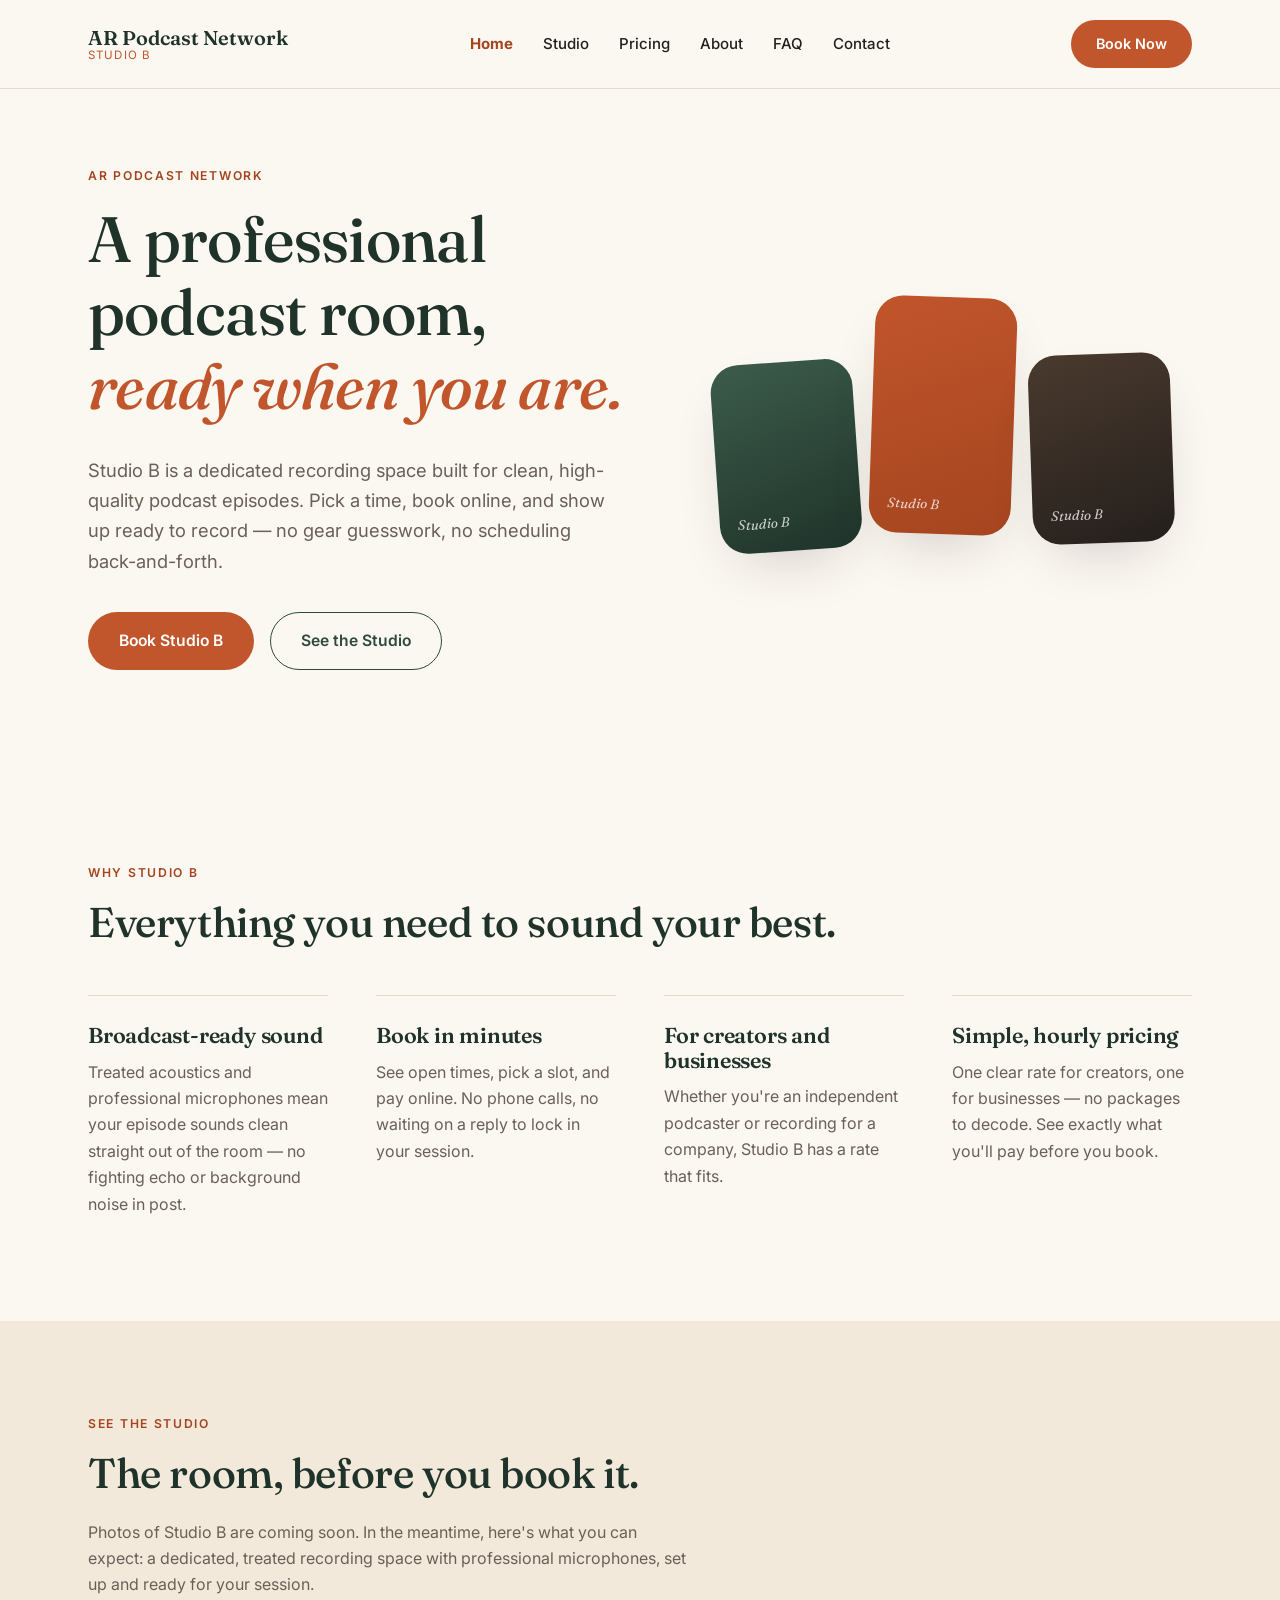
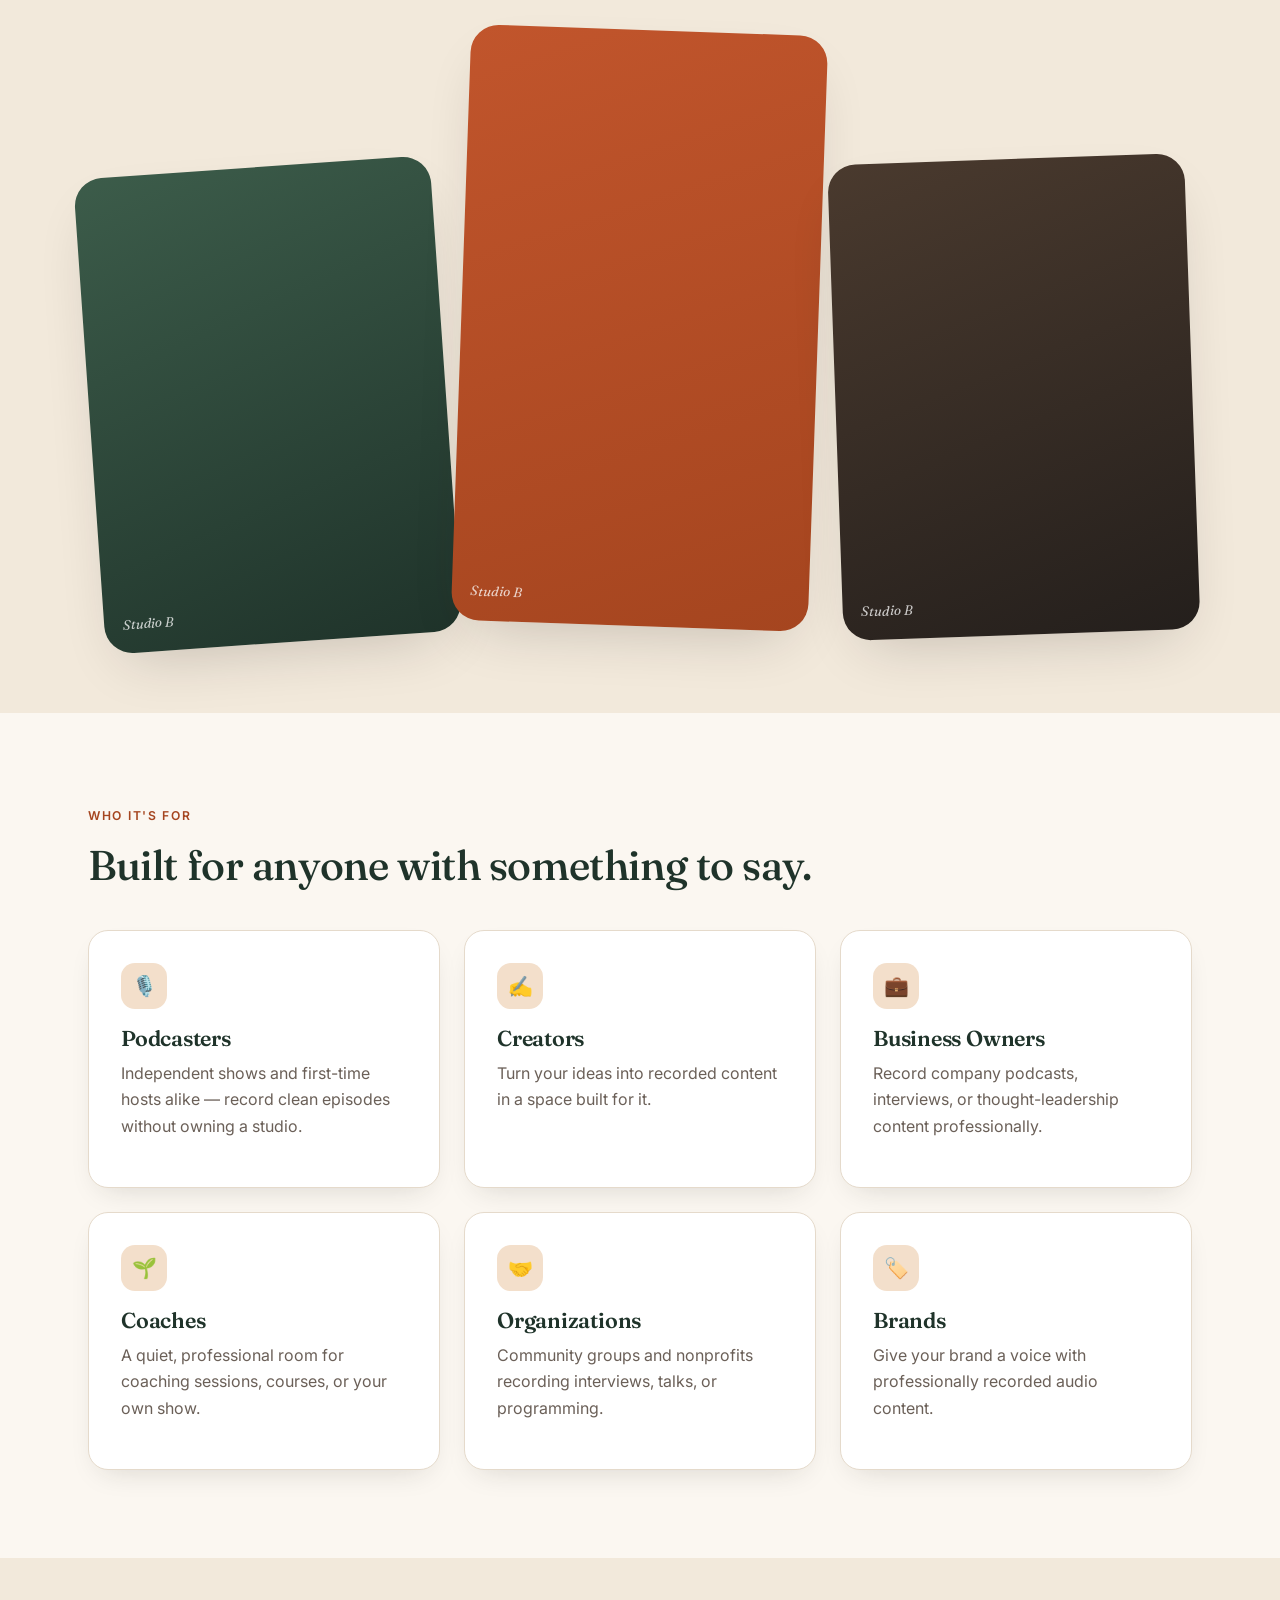
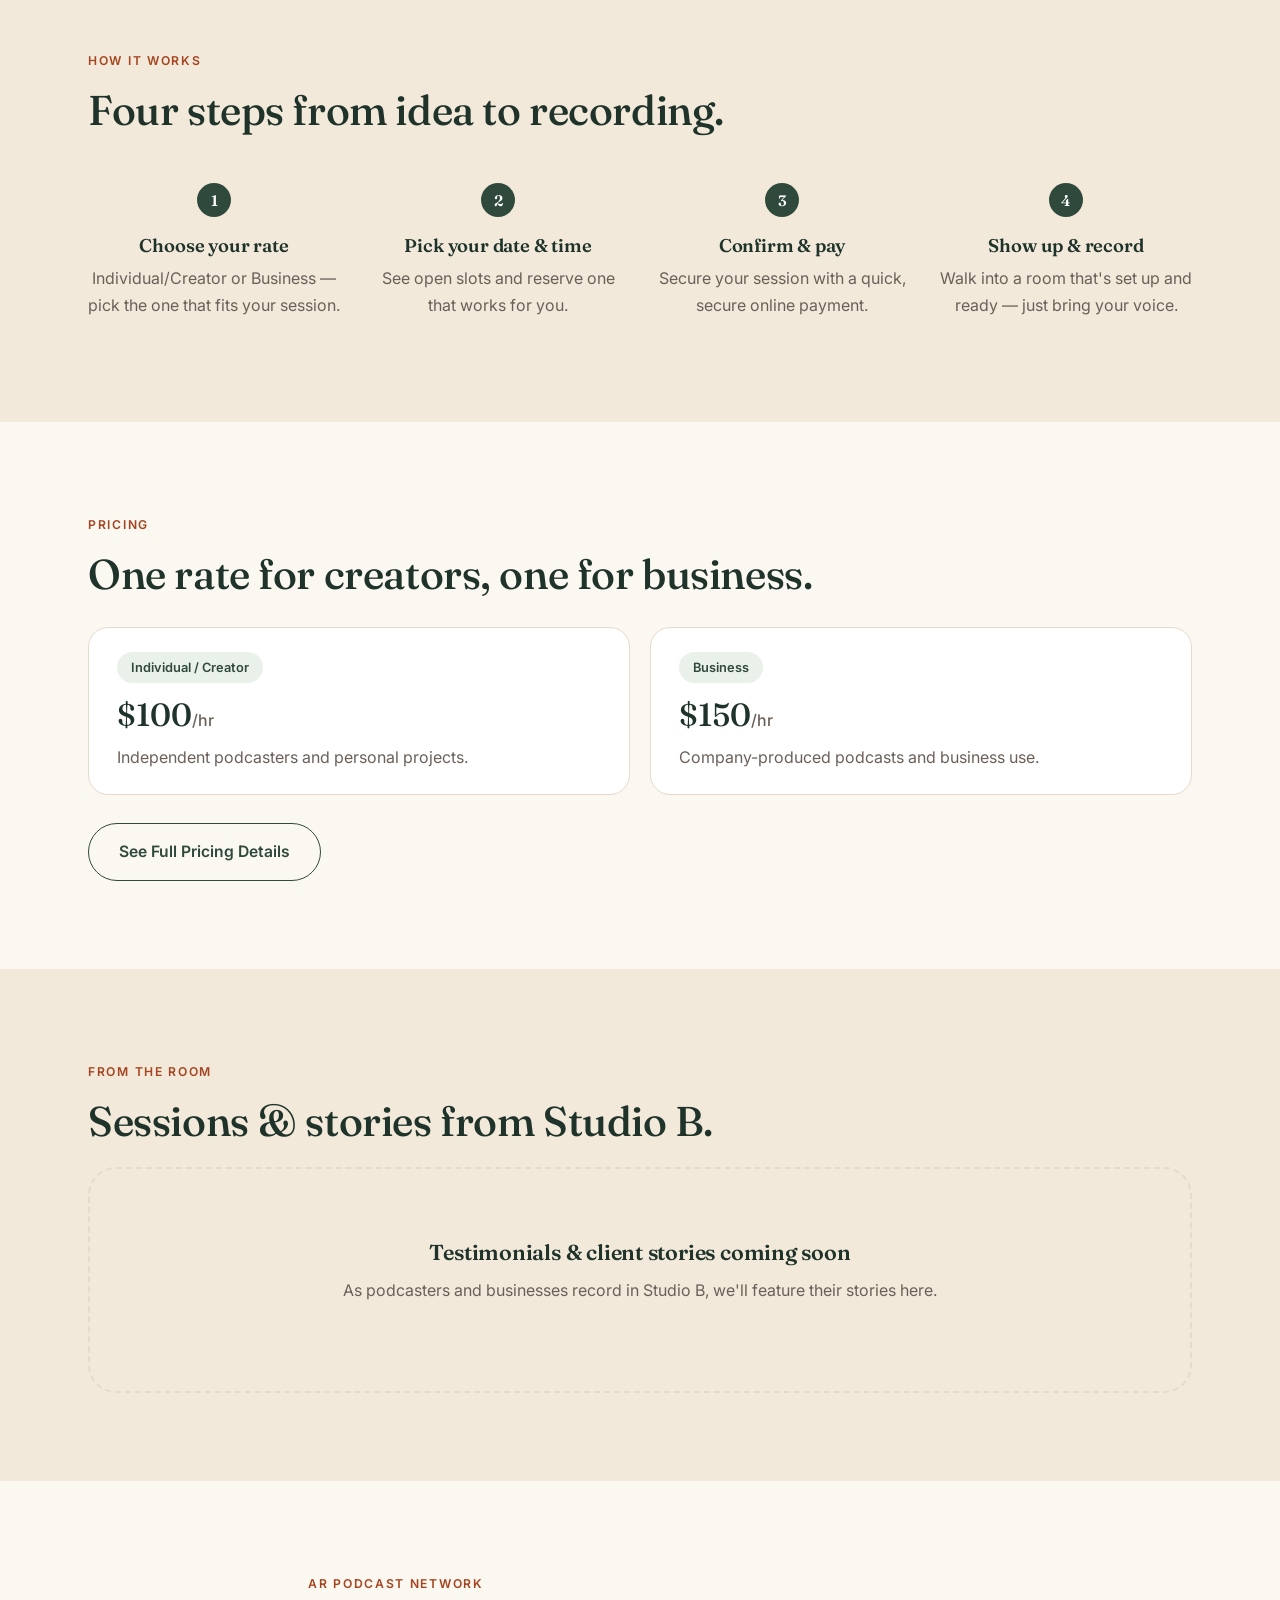
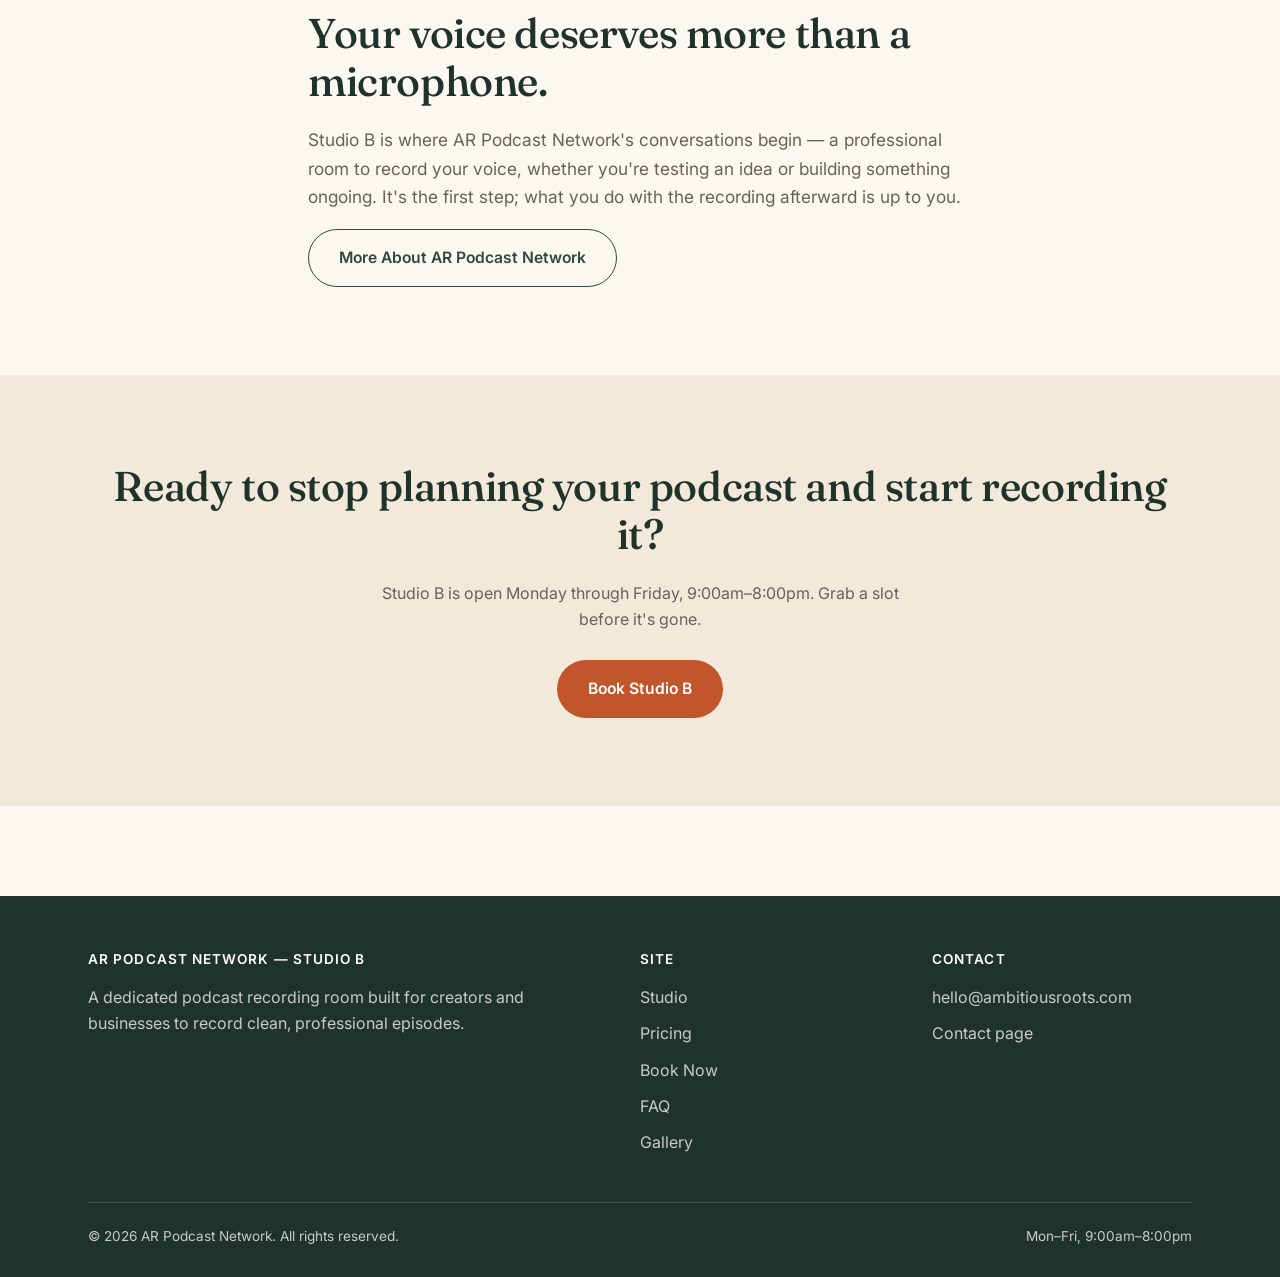
==== commit 44952641: "Phase 4: add dedicated Studio page, pricing What's Included, nav cleanup New studio.html: room detai" ====
--- a/index.html
+++ b/index.html
@@ -24,12 +24,12 @@
       </button>
       <ul class="nav-links" id="primary-nav">
         <li><a href="index.html" data-page="home">Home</a></li>
+        <li><a href="studio.html" data-page="studio">Studio</a></li>
         <li><a href="pricing.html" data-page="pricing">Pricing</a></li>
-        <li><a href="book.html" data-page="book">Book Now</a></li>
         <li><a href="about.html" data-page="about">About</a></li>
-        <li><a href="gallery.html" data-page="gallery">Gallery</a></li>
         <li><a href="faq.html" data-page="faq">FAQ</a></li>
         <li><a href="contact.html" data-page="contact">Contact</a></li>
+        <li class="mobile-cta-item"><a href="book.html" class="btn btn-primary btn-pill btn-block">Book Studio B</a></li>
       </ul>
       <a href="book.html" class="btn btn-primary btn-pill nav-cta">Book Now</a>
     </nav>
@@ -109,7 +109,7 @@
     </div>
   </section>
 
-  <section class="section">
+  <section class="section" id="who-its-for">
     <div class="container">
       <span class="eyebrow">Who It's For</span>
       <h2 class="reveal">Built for anyone with something to say.</h2>
@@ -241,6 +241,7 @@
         <div>
           <h4>Site</h4>
           <ul>
+            <li><a href="studio.html">Studio</a></li>
             <li><a href="pricing.html">Pricing</a></li>
             <li><a href="book.html">Book Now</a></li>
             <li><a href="faq.html">FAQ</a></li>
--- a/css/styles.css
+++ b/css/styles.css
@@ -298,9 +298,23 @@
   margin: 5px 0;
 }
 
+.mobile-cta-item {
+  display: none;
+}
+
 @media (max-width: 860px) {
   .nav-toggle { display: block; }
   .nav-cta { display: none; }
+
+  .mobile-cta-item {
+    display: block;
+    padding: 16px 24px;
+  }
+
+  .mobile-cta-item .btn {
+    width: 100%;
+    text-align: center;
+  }
 
   .nav-links {
     position: absolute;
